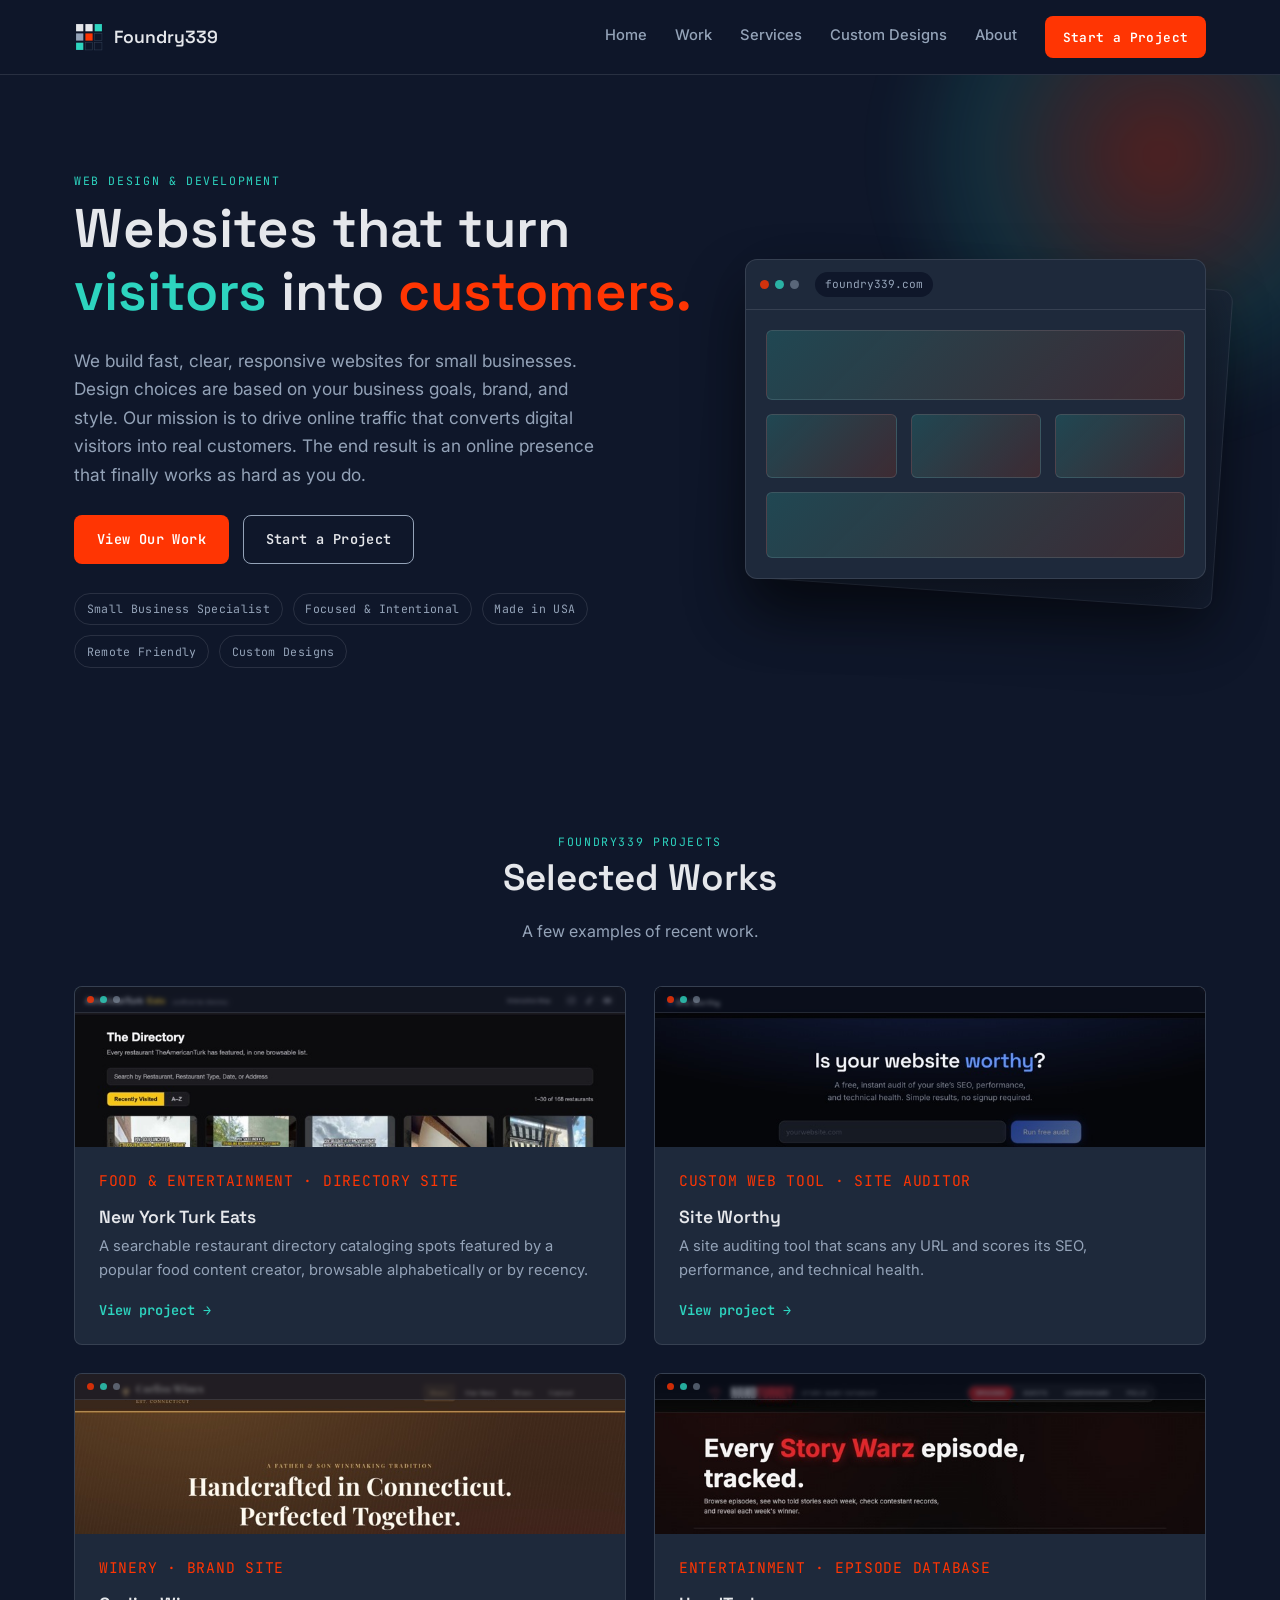
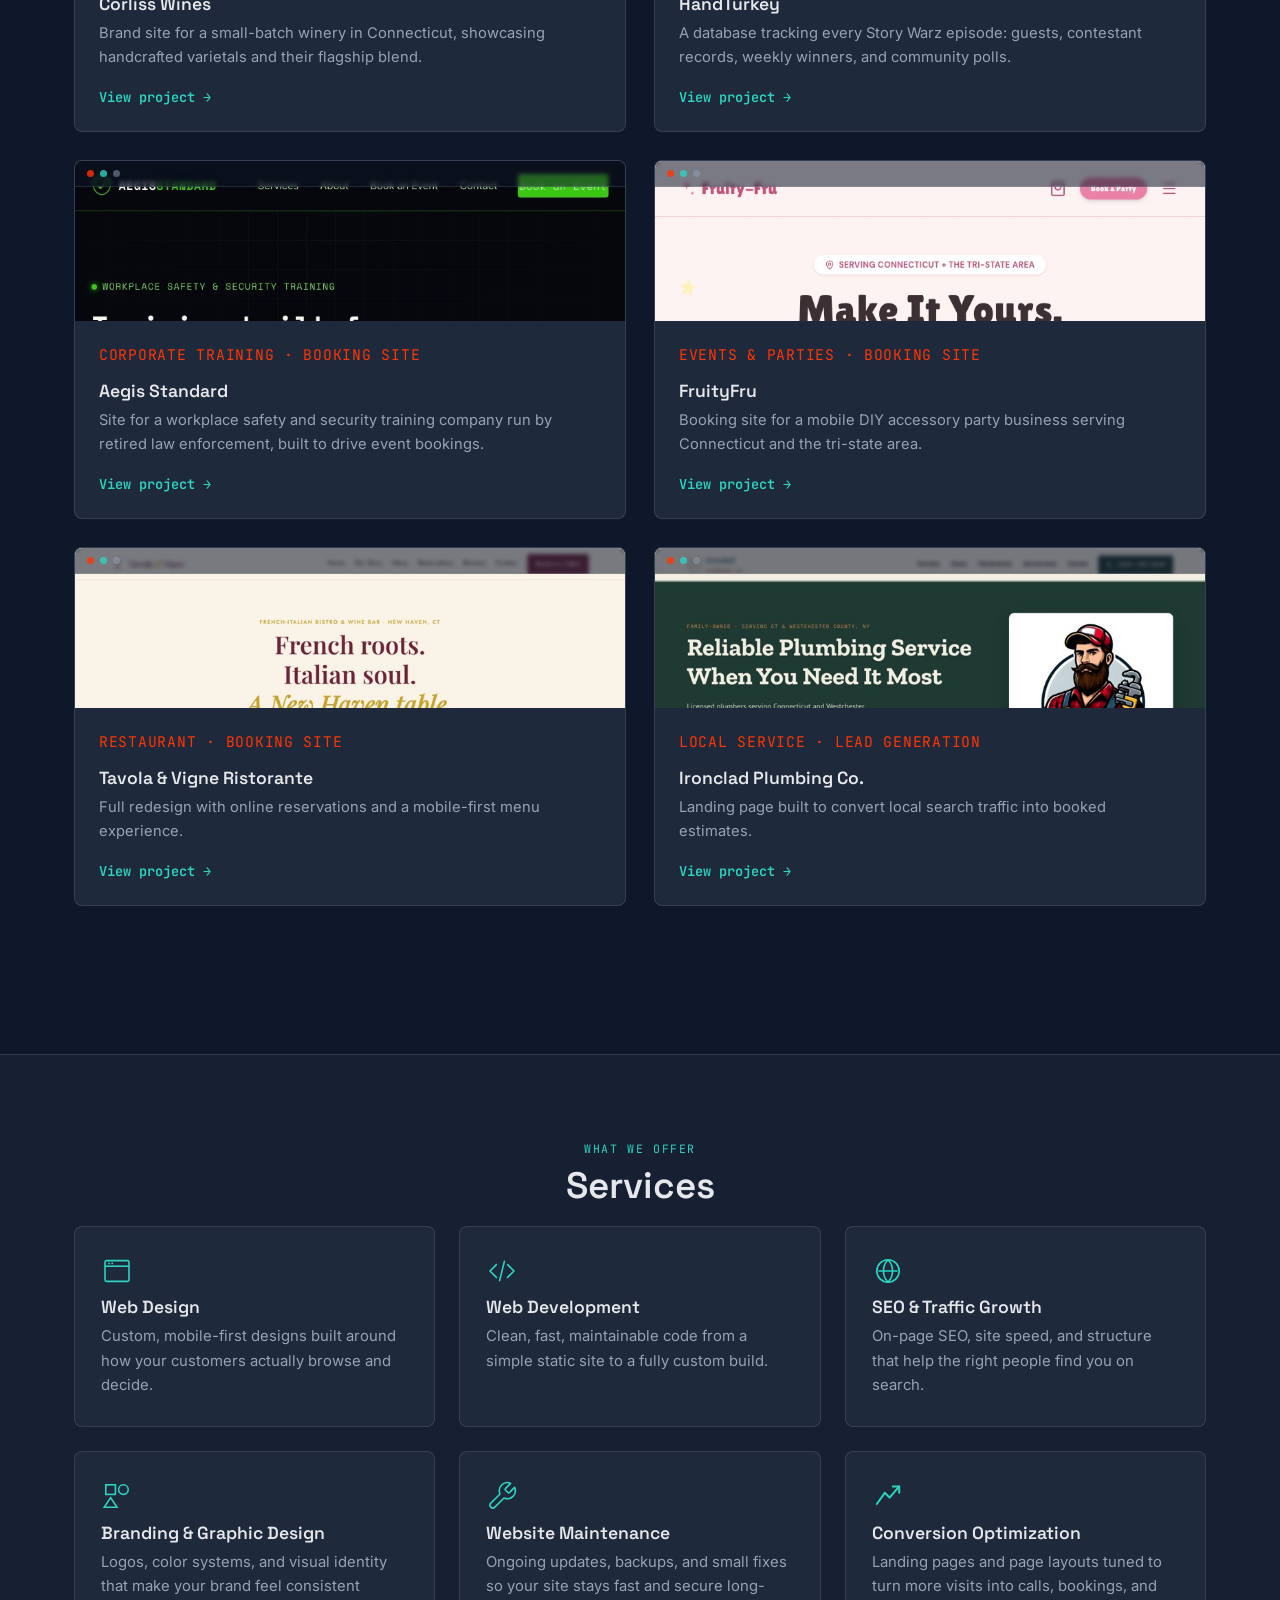
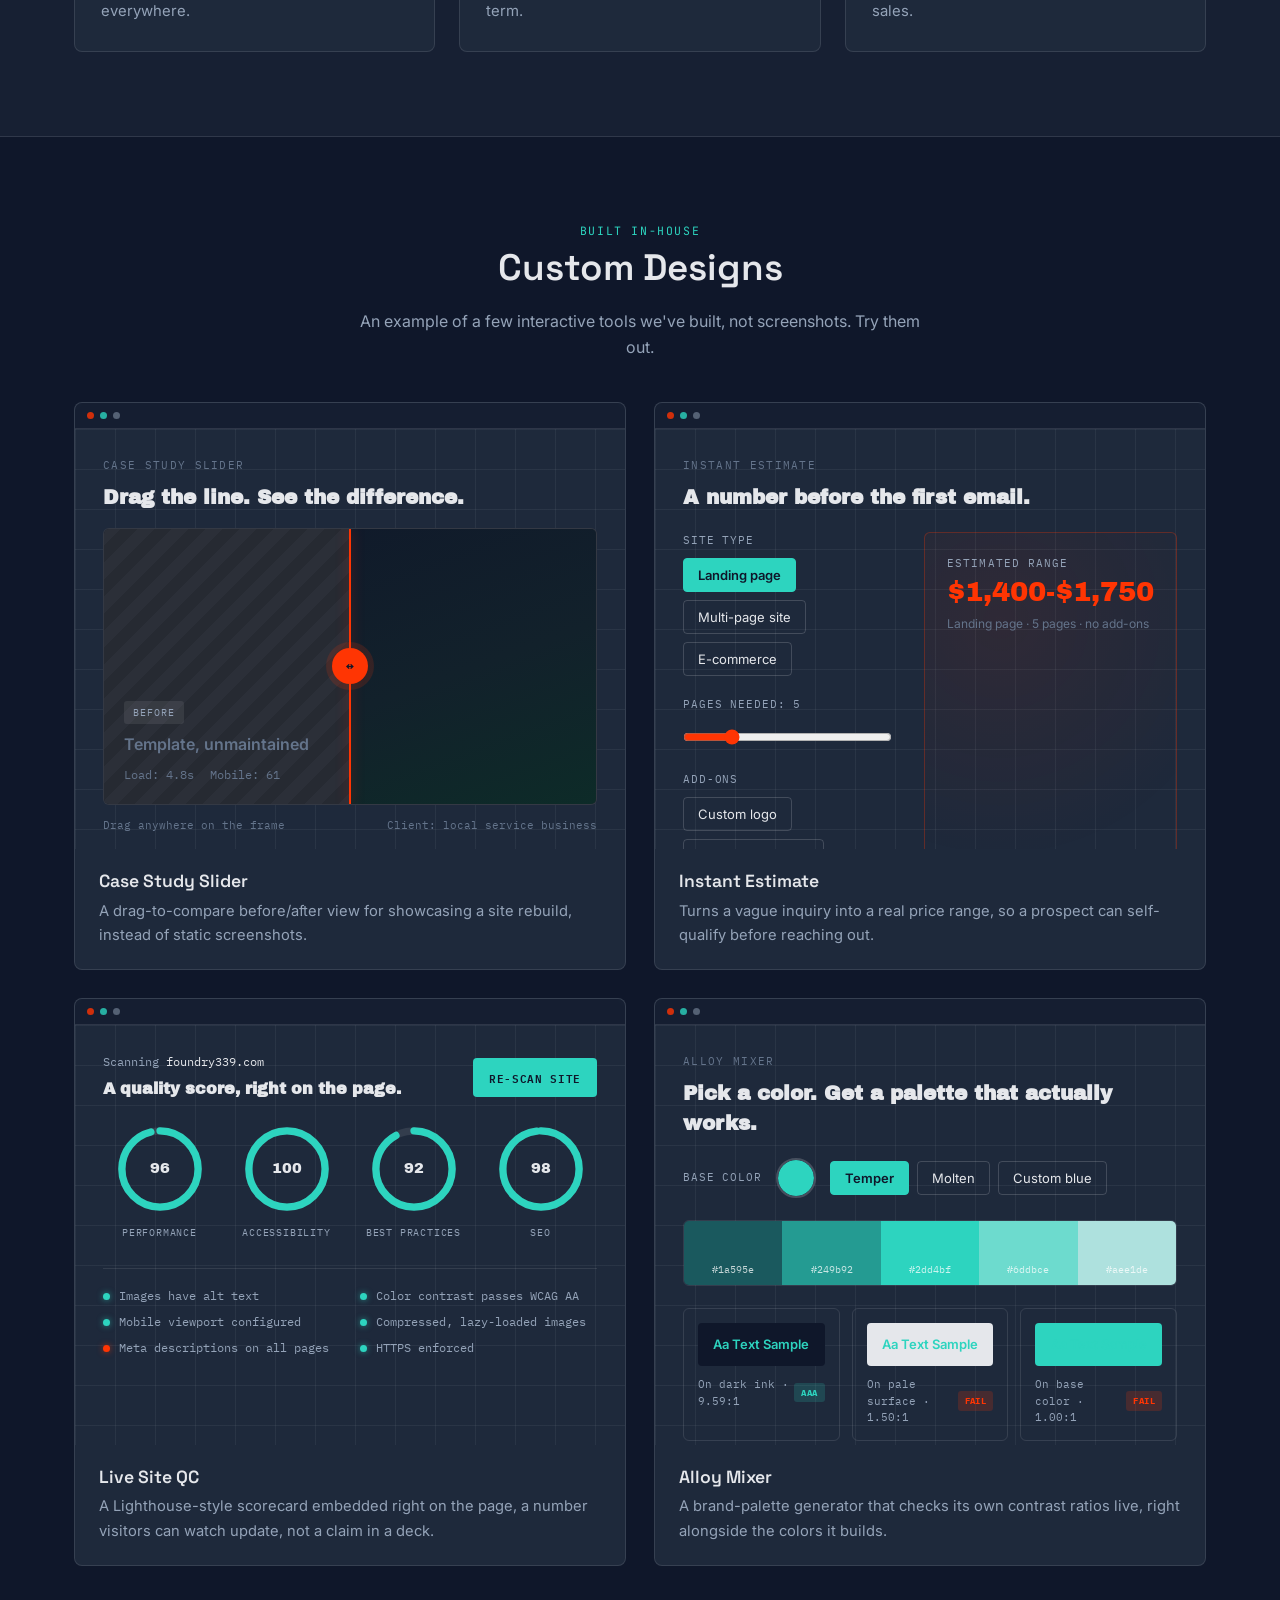
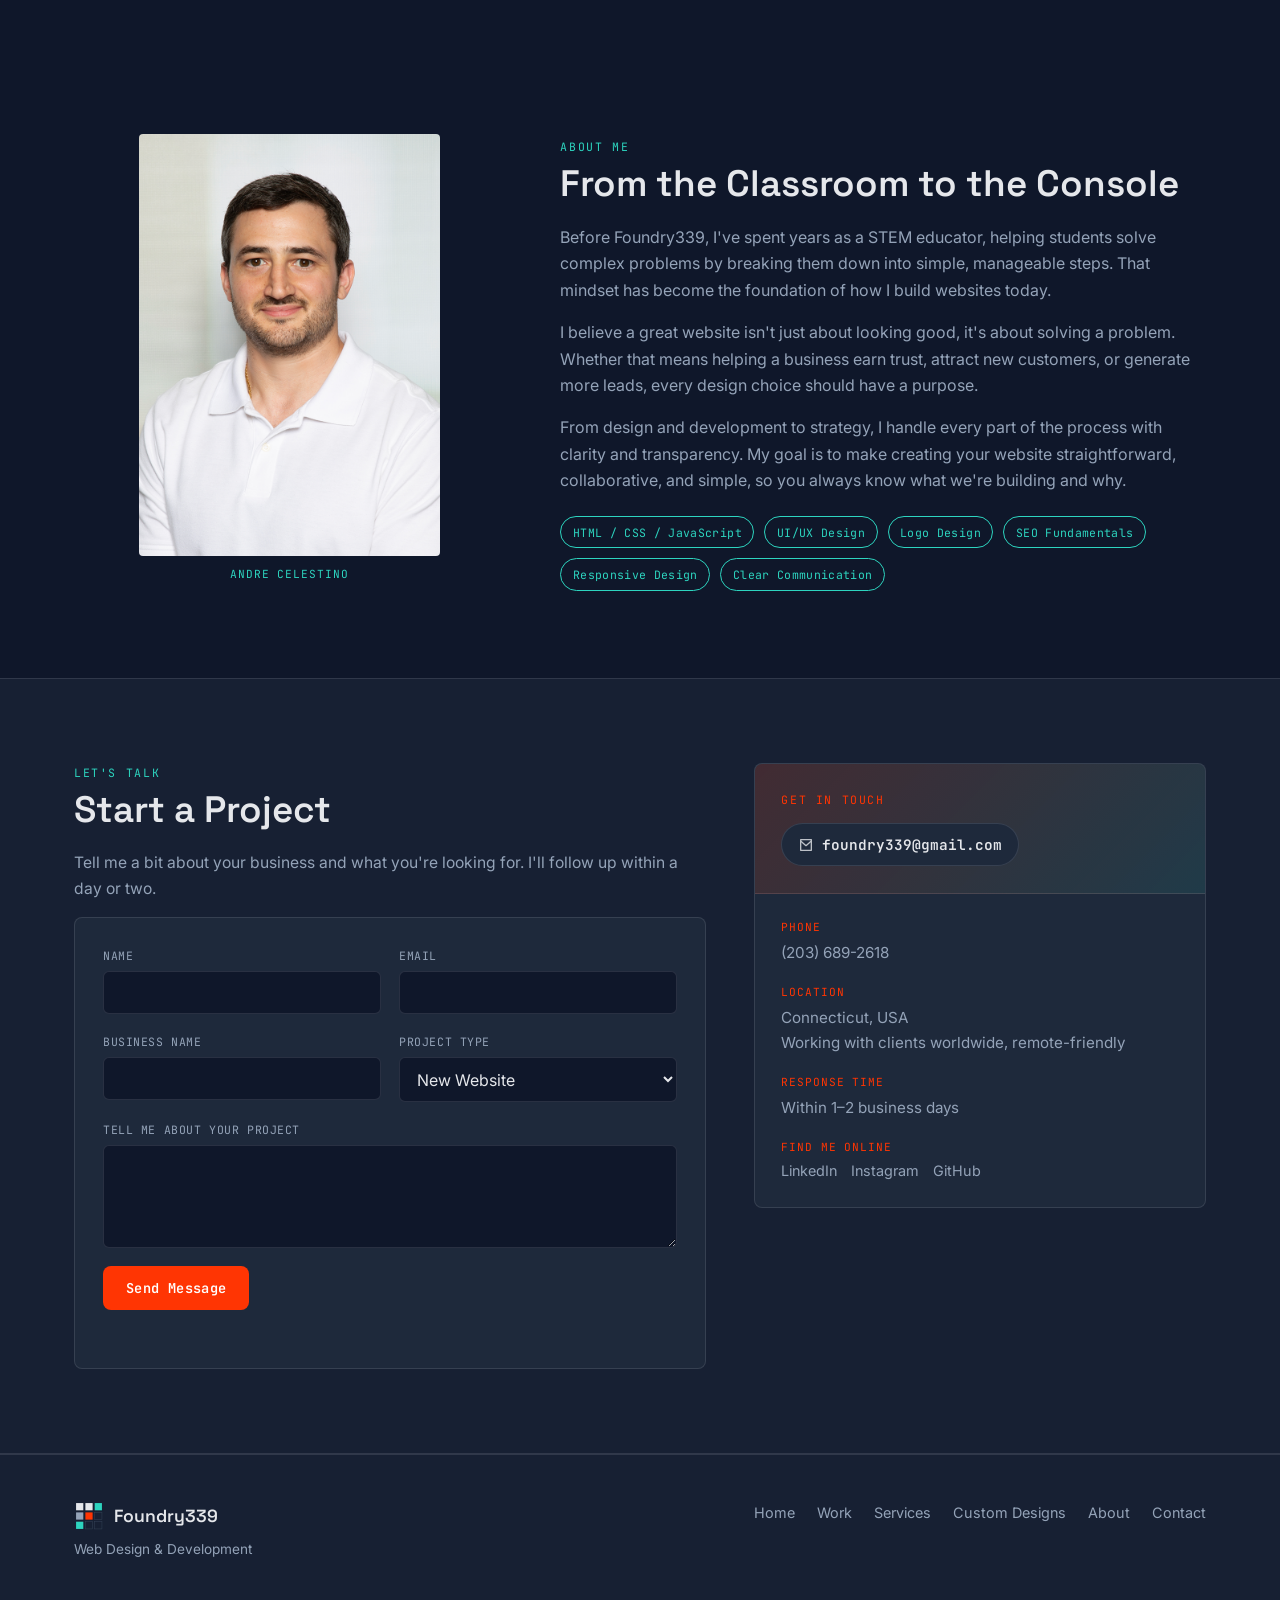
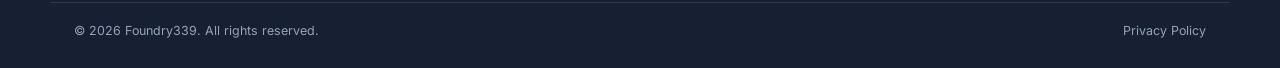
==== index.html @ 842837d6 "added 2 selected works" ====
<!DOCTYPE html>
<html lang="en">
<head>
<meta charset="UTF-8">
<meta name="viewport" content="width=device-width, initial-scale=1.0">
<title>Foundry339</title>
<meta name="description" content="Foundry339 designs and builds websites that turn visitors into customers. Web design, development, branding, and SEO - based in Connecticut, working with clients everywhere.">

<meta property="og:type" content="website">
<meta property="og:site_name" content="Foundry339">
<meta property="og:title" content="Foundry339 - Websites that turn visitors into customers">
<meta property="og:description" content="Foundry339 designs and builds websites that turn visitors into customers. Web design, development, branding, and SEO - based in Connecticut, working with clients everywhere.">
<meta property="og:url" content="https://foundry339.com">
<meta property="og:image" content="https://foundry339.com/img/og-image.jpg">
<meta property="og:image:width" content="1200">
<meta property="og:image:height" content="630">

<meta name="twitter:card" content="summary_large_image">
<meta name="twitter:title" content="Foundry339 - Websites that turn visitors into customers">
<meta name="twitter:description" content="Foundry339 designs and builds websites that turn visitors into customers. Web design, development, branding, and SEO - based in Connecticut, working with clients everywhere.">
<meta name="twitter:image" content="https://foundry339.com/img/og-image.jpg">

<link rel="icon" type="image/svg+xml" href="img/foundry339-logo.svg">
<link rel="preconnect" href="https://fonts.googleapis.com">
<link rel="preconnect" href="https://fonts.gstatic.com" crossorigin>
<link href="https://fonts.googleapis.com/css2?family=Space+Grotesk:wght@500;600;700&family=Inter:wght@400;500;600&family=JetBrains+Mono:wght@500;600&display=swap" rel="stylesheet">
<link rel="stylesheet" href="css/styles.css">
<script type="application/ld+json">
{
  "@context": "https://schema.org",
  "@type": "ProfessionalService",
  "name": "Foundry339",
  "image": "https://foundry339.com/img/og-image.jpg",
  "url": "https://foundry339.com",
  "telephone": "+12036892618",
  "email": "foundry339@gmail.com",
  "description": "Foundry339 designs and builds websites that turn visitors into customers. Web design, development, branding, and SEO - based in Connecticut, working with clients everywhere.",
  "address": {
    "@type": "PostalAddress",
    "addressRegion": "CT",
    "addressCountry": "US"
  },
  "areaServed": "Worldwide",
  "sameAs": [
    "https://www.linkedin.com/in/andre-celestino-69a102426",
    "https://www.instagram.com/foundry339/",
    "https://github.com/Foundry339/"
  ]
}
</script>
<!-- Cloudflare Web Analytics -->
<script type='module' src='https://static.cloudflareinsights.com/beacon.min.js' data-cf-beacon='{"token": "7a3e0d2d3dc842f7b5a6400a99b3451f"}'></script>
<!-- End Cloudflare Web Analytics -->
</head>
<body>

<!-- ============ HEADER ============ -->
<header class="site-header">
  <div class="wrap header-inner">
    <a href="#home" class="brand">
      <img class="brand-mark" src="img/foundry339-logo.svg" alt="" aria-hidden="true" width="30" height="30">
      <span class="brand-text">Foundry339</span>
    </a>

    <nav class="main-nav" id="main-nav">
      <a href="#home">Home</a>
      <a href="#work">Work</a>
      <a href="#services">Services</a>
      <a href="#custom-designs">Custom Designs</a>
      <a href="#about">About</a>
    </nav>

    <a href="#contact" class="btn btn-accent header-cta">Start a Project</a>

    <button class="nav-toggle" id="nav-toggle" aria-label="Toggle navigation" aria-expanded="false" aria-controls="main-nav">
      <span></span><span></span><span></span>
    </button>
  </div>
</header>

<main>

  <!-- ============ HOME / HERO ============ -->
  <section class="hero" id="home">
    <div class="hero-glow" aria-hidden="true"></div>
    <div class="wrap hero-inner">
      <div class="hero-copy">
        <p class="eyebrow">Web Design &amp; Development</p>
        <h1>Websites that turn <span class="text-accent-teal">visitors</span> into <span class="text-accent-orange">customers.</span></h1>
        <p class="hero-sub">We build fast, clear, responsive websites for small businesses. Design choices are based on your business goals, brand, and style. Our mission is to drive online traffic that converts digital visitors into real customers. The end result is an online presence that finally works as hard as you do.</p>
        <div class="hero-actions">
          <a href="#work" class="btn btn-accent btn-large">View Our Work</a>
          <a href="#contact" class="btn btn-outline btn-large">Start a Project</a>
        </div>
        <div class="hero-value-row">
          <span class="value-chip">Small Business Specialist</span>
          <span class="value-chip">Focused &amp; Intentional</span>
          <span class="value-chip">Made in USA</span>
          <span class="value-chip">Remote Friendly</span>
          <span class="value-chip">Custom Designs</span>
        </div>
      </div>

      <div class="hero-visual" aria-hidden="true">
        <div class="browser-mock browser-mock-back"></div>
        <div class="browser-mock browser-mock-front">
          <div class="browser-chrome">
            <span></span><span></span><span></span>
            <div class="browser-address">foundry339.com</div>
          </div>
          <div class="browser-body">
            <div class="mock-block mock-block-wide"></div>
            <div class="mock-block-row">
              <div class="mock-block"></div>
              <div class="mock-block"></div>
              <div class="mock-block"></div>
            </div>
            <div class="mock-block mock-block-wide mock-block-short"></div>
          </div>
        </div>
      </div>
    </div>
  </section>

  <!-- ============ WORK / PORTFOLIO ============ -->
  <section class="section" id="work">
    <div class="wrap">
      <p class="eyebrow eyebrow-center">Foundry339 Projects</p>
      <h2 class="section-title">Selected Works</h2>
      <p class="section-sub">A few examples of recent work.

      <div class="portfolio-grid">

        <article class="portfolio-card">
          <div class="portfolio-thumb portfolio-thumb-3">
            <img src="img/portfolio-turkeats.jpg" alt="New York Turk Eats site screenshot" loading="lazy" width="800" height="500">
            <div class="browser-chrome browser-chrome-small"><span></span><span></span><span></span></div>
          </div>
          <div class="portfolio-body">
            <p class="portfolio-tag">Food &amp; Entertainment &middot; Directory Site</p>
            <h3>New York Turk Eats</h3>
            <p>A searchable restaurant directory cataloging spots featured by a popular food content creator, browsable alphabetically or by recency.</p>
            <a href="https://newyorkturkeats.com" class="text-link" target="_blank" rel="noopener noreferrer">View project &rarr;</a>
          </div>
        </article>

        <article class="portfolio-card">
          <div class="portfolio-thumb portfolio-thumb-6">
            <img src="img/portfolio-siteworthy.jpg" alt="Site Worthy site screenshot" loading="lazy" width="800" height="500">
            <div class="browser-chrome browser-chrome-small"><span></span><span></span><span></span></div>
          </div>
          <div class="portfolio-body">
            <p class="portfolio-tag">Custom Web Tool &middot; Site Auditor</p>
            <h3>Site Worthy</h3>
            <p>A site auditing tool that scans any URL and scores its SEO, performance, and technical health.</p>
            <a href="https://site-worthy.vercel.app/" class="text-link" target="_blank" rel="noopener noreferrer">View project &rarr;</a>
          </div>
        </article>

        <article class="portfolio-card">
          <div class="portfolio-thumb portfolio-thumb-4">
            <img src="img/portfolio-corliss.jpg" alt="Corliss Wines site screenshot" loading="lazy" width="800" height="500">
            <div class="browser-chrome browser-chrome-small"><span></span><span></span><span></span></div>
          </div>
          <div class="portfolio-body">
            <p class="portfolio-tag">Winery &middot; Brand Site</p>
            <h3>Corliss Wines</h3>
            <p>Brand site for a small-batch winery in Connecticut, showcasing handcrafted varietals and their flagship blend.</p>
            <a href="https://foundry339.github.io/corliss-wines/" class="text-link" target="_blank" rel="noopener noreferrer">View project &rarr;</a>
          </div>
        </article>

        <article class="portfolio-card">
          <div class="portfolio-thumb portfolio-thumb-5">
            <img src="img/portfolio-handturkey.jpg" alt="HandTurkey Story Warz database site screenshot" loading="lazy" width="800" height="500">
            <div class="browser-chrome browser-chrome-small"><span></span><span></span><span></span></div>
          </div>
          <div class="portfolio-body">
            <p class="portfolio-tag">Entertainment &middot; Episode Database</p>
            <h3>HandTurkey</h3>
            <p>A database tracking every Story Warz episode: guests, contestant records, weekly winners, and community polls.</p>
            <a href="https://handturkey.org" class="text-link" target="_blank" rel="noopener noreferrer">View project &rarr;</a>
          </div>
        </article>

        <article class="portfolio-card">
          <div class="portfolio-thumb portfolio-thumb-7">
            <img src="img/portfolio-aegisstandard.jpg" alt="Aegis Standard site screenshot" loading="lazy" width="800" height="500">
            <div class="browser-chrome browser-chrome-small"><span></span><span></span><span></span></div>
          </div>
          <div class="portfolio-body">
            <p class="portfolio-tag">Corporate Training &middot; Booking Site</p>
            <h3>Aegis Standard</h3>
            <p>Site for a workplace safety and security training company run by retired law enforcement, built to drive event bookings.</p>
            <a href="https://foundry339.github.io/aegis-standard/" class="text-link" target="_blank" rel="noopener noreferrer">View project &rarr;</a>
          </div>
        </article>

        <article class="portfolio-card">
          <div class="portfolio-thumb portfolio-thumb-8">
            <img src="img/portfolio-fruityfru.jpg" alt="FruityFru site screenshot" loading="lazy" width="800" height="500">
            <div class="browser-chrome browser-chrome-small"><span></span><span></span><span></span></div>
          </div>
          <div class="portfolio-body">
            <p class="portfolio-tag">Events &amp; Parties &middot; Booking Site</p>
            <h3>FruityFru</h3>
            <p>Booking site for a mobile DIY accessory party business serving Connecticut and the tri-state area.</p>
            <a href="https://fruity-fru.vercel.app/" class="text-link" target="_blank" rel="noopener noreferrer">View project &rarr;</a>
          </div>
        </article>

        <article class="portfolio-card">
          <div class="portfolio-thumb portfolio-thumb-1">
            <img src="img/portfolio-tavolavigne.jpg" alt="Tavola & Vigne Ristorante site screenshot" loading="lazy" width="800" height="500">
            <div class="browser-chrome browser-chrome-small"><span></span><span></span><span></span></div>
          </div>
          <div class="portfolio-body">
            <p class="portfolio-tag">Restaurant &middot; Booking Site</p>
            <h3>Tavola & Vigne Ristorante</h3>
            <p>Full redesign with online reservations and a mobile-first menu experience.</p>
            <a href="https://foundry339.github.io/TavolaVigne/" class="text-link" target="_blank" rel="noopener noreferrer">View project &rarr;</a>
          </div>
        </article>

        <article class="portfolio-card">
          <div class="portfolio-thumb portfolio-thumb-2">
            <img src="img/portfolio-ironclad.jpg" alt="Ironclad Plumbing Co. site screenshot" loading="lazy" width="800" height="500">
            <div class="browser-chrome browser-chrome-small"><span></span><span></span><span></span></div>
          </div>
          <div class="portfolio-body">
            <p class="portfolio-tag">Local Service &middot; Lead Generation</p>
            <h3>Ironclad Plumbing Co.</h3>
            <p>Landing page built to convert local search traffic into booked estimates.</p>
            <a href="https://foundry339.github.io/IroncladPlumbing/" class="text-link" target="_blank" rel="noopener noreferrer">View project &rarr;</a>
          </div>
        </article>

      </div>
    </div>
  </section>

  <!-- ============ SERVICES ============ -->
  <section class="section section-tinted" id="services">
    <div class="wrap">
      <p class="eyebrow eyebrow-center">What We Offer</p>
      <h2 class="section-title">Services</h2>

      <div class="services-grid">

        <article class="service-card">
          <svg class="service-icon" viewBox="0 0 40 40" aria-hidden="true"><rect x="5" y="7" width="30" height="26" rx="2" fill="none" stroke="currentColor" stroke-width="2"/><path d="M5 14h30" stroke="currentColor" stroke-width="2"/><circle cx="10" cy="10.5" r="1.2" fill="currentColor"/><circle cx="14" cy="10.5" r="1.2" fill="currentColor"/></svg>
          <h3>Web Design</h3>
          <p>Custom, mobile-first designs built around how your customers actually browse and decide.</p>
        </article>

        <article class="service-card">
          <svg class="service-icon" viewBox="0 0 40 40" aria-hidden="true"><path d="M13 12 L5 20 L13 28M27 12 L35 20 L27 28M23 8 L17 32" stroke="currentColor" stroke-width="2" fill="none" stroke-linecap="round" stroke-linejoin="round"/></svg>
          <h3>Web Development</h3>
          <p>Clean, fast, maintainable code from a simple static site to a fully custom build.</p>
        </article>

        <article class="service-card">
          <svg class="service-icon" viewBox="0 0 40 40" aria-hidden="true"><circle cx="20" cy="20" r="14" fill="none" stroke="currentColor" stroke-width="2"/><path d="M8 20h24M20 6a20 20 0 0 1 0 28 20 20 0 0 1 0-28z" stroke="currentColor" stroke-width="2" fill="none"/></svg>
          <h3>SEO &amp; Traffic Growth</h3>
          <p>On-page SEO, site speed, and structure that help the right people find you on search.</p>
        </article>

        <article class="service-card">
          <svg class="service-icon" viewBox="0 0 40 40" aria-hidden="true"><rect x="6" y="6" width="12" height="12" fill="none" stroke="currentColor" stroke-width="2"/><circle cx="28" cy="12" r="6" fill="none" stroke="currentColor" stroke-width="2"/><polygon points="12,22 20,34 4,34" fill="none" stroke="currentColor" stroke-width="2"/></svg>
          <h3>Branding &amp; Graphic Design</h3>
          <p>Logos, color systems, and visual identity that make your brand feel consistent everywhere.</p>
        </article>

        <article class="service-card">
          <svg class="service-icon" viewBox="0 0 40 40" aria-hidden="true"><path d="M24.5 10.5a1.67 1.67 0 0 0 0 2.33l2.67 2.67a1.67 1.67 0 0 0 2.33 0l6.28-6.28a10 10 0 0 1-13.23 13.23l-11.52 11.52a3.53 3.53 0 0 1-5-5l11.52-11.52a10 10 0 0 1 13.23-13.23z" fill="none" stroke="currentColor" stroke-width="2" stroke-linecap="round" stroke-linejoin="round"/></svg>
          <h3>Website Maintenance</h3>
          <p>Ongoing updates, backups, and small fixes so your site stays fast and secure long-term.</p>
        </article>

        <article class="service-card">
          <svg class="service-icon" viewBox="0 0 40 40" aria-hidden="true"><path d="M6 30 L16 16 L22 22 L34 8" stroke="currentColor" stroke-width="2.5" fill="none" stroke-linecap="round" stroke-linejoin="round"/><path d="M26 8h8v8" stroke="currentColor" stroke-width="2.5" fill="none" stroke-linecap="round" stroke-linejoin="round"/></svg>
          <h3>Conversion Optimization</h3>
          <p>Landing pages and page layouts tuned to turn more visits into calls, bookings, and sales.</p>
        </article>

      </div>
    </div>
  </section>

  <!-- ============ CUSTOM DESIGNS ============ -->
  <section class="section" id="custom-designs">
    <div class="wrap">
      <p class="eyebrow eyebrow-center">Built In-House</p>
      <h2 class="section-title">Custom Designs</h2>
      <p class="section-sub">An example of a few interactive tools we've built, not screenshots. Try them out.</p>

      <div class="custom-grid">

        <article class="custom-card">
          <div class="custom-frame">
            <div class="browser-chrome browser-chrome-small"><span></span><span></span><span></span></div>
            <iframe src="tools/case-study-slider.html" title="Case Study Slider tool" loading="lazy"></iframe>
          </div>
          <div class="custom-body">
            <h3>Case Study Slider</h3>
            <p>A drag-to-compare before/after view for showcasing a site rebuild, instead of static screenshots.</p>
          </div>
        </article>

        <article class="custom-card">
          <div class="custom-frame">
            <div class="browser-chrome browser-chrome-small"><span></span><span></span><span></span></div>
            <iframe src="tools/instant-quote.html" title="Instant Estimate tool" loading="lazy"></iframe>
          </div>
          <div class="custom-body">
            <h3>Instant Estimate</h3>
            <p>Turns a vague inquiry into a real price range, so a prospect can self-qualify before reaching out.</p>
          </div>
        </article>

        <article class="custom-card">
          <div class="custom-frame">
            <div class="browser-chrome browser-chrome-small"><span></span><span></span><span></span></div>
            <iframe src="tools/qc-scorecard.html" title="Live Site QC tool" loading="lazy"></iframe>
          </div>
          <div class="custom-body">
            <h3>Live Site QC</h3>
            <p>A Lighthouse-style scorecard embedded right on the page, a number visitors can watch update, not a claim in a deck.</p>
          </div>
        </article>

        <article class="custom-card">
          <div class="custom-frame">
            <div class="browser-chrome browser-chrome-small"><span></span><span></span><span></span></div>
            <iframe src="tools/alloy-mixer.html" title="Alloy Mixer tool" loading="lazy"></iframe>
          </div>
          <div class="custom-body">
            <h3>Alloy Mixer</h3>
            <p>A brand-palette generator that checks its own contrast ratios live, right alongside the colors it builds.</p>
          </div>
        </article>

      </div>
    </div>
  </section>

  <!-- ============ ABOUT ============ -->
  <section class="section" id="about">
    <div class="wrap about-grid">
      <div class="about-portrait">
        <img src="img/founder-headshot.jpeg" alt="Founder of Foundry339" class="portrait-photo" width="1500" height="2100">
        <p class="portrait-caption">Andre Celestino</p>
      </div>

      <div class="about-copy">
        <p class="eyebrow">About Me</p>
        <h2 class="section-title">From the Classroom to the Console</h2>
        <p>Before Foundry339, I've spent years as a STEM educator, helping students solve complex problems by breaking them down into simple, manageable steps. That mindset has become the foundation of how I build websites today.</p>
        <p>I believe a great website isn't just about looking good, it's about solving a problem. Whether that means helping a business earn trust, attract new customers, or generate more leads, every design choice should have a purpose.</p>
        <p>From design and development to strategy, I handle every part of the process with clarity and transparency. My goal is to make creating your website straightforward, collaborative, and simple, so you always know what we're building and why.</p>

        <div class="badge-row">
          <span class="badge">HTML / CSS / JavaScript</span>
          <span class="badge">UI/UX Design</span>
          <span class="badge">Logo Design</span>
          <span class="badge">SEO Fundamentals</span>
          <span class="badge">Responsive Design</span>
          <span class="badge">Clear Communication</span>
        </div>
      </div>

    </div>
  </section>

  <!-- ============ CONTACT ============ -->
  <section class="section section-tinted" id="contact">
    <div class="wrap contact-grid">
      <div class="contact-form-wrap">
        <p class="eyebrow">Let's Talk</p>
        <h2 class="section-title">Start a Project</h2>
        <p class="contact-intro">Tell me a bit about your business and what you're looking for. I'll follow up within a day or two.</p>

        <form id="quote-form" name="quote-form" method="POST" action="https://formspree.io/f/meeyvqrg" novalidate>
          <p style="display:none;" aria-hidden="true">
            <label>Leave this field blank: <input name="_gotcha" tabindex="-1" autocomplete="off"></label>
          </p>
          <div class="form-row form-row-split">
            <div>
              <label for="name">Name</label>
              <input type="text" id="name" name="name" required>
            </div>
            <div>
              <label for="email">Email</label>
              <input type="email" id="email" name="email" required>
            </div>
          </div>
          <div class="form-row form-row-split">
            <div>
              <label for="business">Business Name</label>
              <input type="text" id="business" name="business">
            </div>
            <div>
              <label for="project-type">Project Type</label>
              <select id="project-type" name="project-type">
                <option>New Website</option>
                <option>Website Redesign</option>
                <option>Branding &amp; Graphic Design</option>
                <option>SEO / Traffic Growth</option>
                <option>Ongoing Maintenance</option>
                <option>Not Sure Yet</option>
              </select>
            </div>
          </div>
          <div class="form-row">
            <label for="message">Tell me about your project</label>
            <textarea id="message" name="message" rows="4"></textarea>
          </div>
          <button type="submit" class="btn btn-accent btn-large">Send Message</button>
          <p class="form-note" id="form-note" role="status"></p>
        </form>
      </div>

      <aside class="contact-card">
        <div class="contact-card-top">
          <p class="eyebrow eyebrow-on-dark">Get In Touch</p>
          <a href="mailto:foundry339@gmail.com" class="contact-email-pill">
            <svg viewBox="0 0 24 24" width="16" height="16" fill="none" stroke="currentColor" stroke-width="2" stroke-linecap="round" stroke-linejoin="round" aria-hidden="true"><path d="M4 4h16v16H4z"/><path d="m4 6 8 7 8-7"/></svg>
            foundry339@gmail.com
          </a>
        </div>
        <dl class="contact-details">
          <div>
            <dt>Phone</dt>
            <dd><a href="tel:+12036892618">(203) 689-2618</a></dd>
          </div>
          <div>
            <dt>Location</dt>
            <dd>Connecticut, USA<br>Working with clients worldwide, remote-friendly</dd>
          </div>
          <div>
            <dt>Response Time</dt>
            <dd>Within 1–2 business days</dd>
          </div>
          <div>
            <dt>Find Me Online</dt>
            <dd class="social-links">
              <a href="https://www.linkedin.com/in/andre-celestino-69a102426" target="_blank" rel="noopener noreferrer">LinkedIn</a>
              <a href="https://www.instagram.com/foundry339/" target="_blank" rel="noopener noreferrer">Instagram</a>
              <a href="https://github.com/Foundry339/" target="_blank" rel="noopener noreferrer">GitHub</a>
            </dd>
          </div>
        </dl>
      </aside>
    </div>
  </section>

</main>

<!-- ============ FOOTER ============ -->
<footer class="site-footer">
  <div class="wrap footer-inner">
    <div class="footer-brand">
      <div class="footer-brand-row">
        <img class="brand-mark" src="img/foundry339-logo.svg" alt="" aria-hidden="true" width="30" height="30">
        <span class="brand-text">Foundry339</span>
      </div>
      <p>Web Design &amp; Development</p>
    </div>
    <nav class="footer-nav">
      <a href="#home">Home</a>
      <a href="#work">Work</a>
      <a href="#services">Services</a>
      <a href="#custom-designs">Custom Designs</a>
      <a href="#about">About</a>
      <a href="#contact">Contact</a>
    </nav>
  </div>
  <div class="wrap footer-bottom">
    <p>&copy; <span id="year"></span> Foundry339. All rights reserved.</p>
    <a href="privacy-policy.html">Privacy Policy</a>
  </div>
</footer>

<script src="js/main.js"></script>
</body>
</html>
---- css/styles.css ----
/* =========================================================
   FOUNDRY WEB LAB — design tokens
   Palette: deep navy/slate darks, cool light gray, molten
   orange accent, digital teal accent. Modern, dark, confident.
   ========================================================= */
:root{
  --color-bg: #0F172A;
  --color-surface: #1E293B;
  --color-surface-soft: #172033;
  --color-text: #E5E7EB;
  --color-text-dim: #94A3B8;
  --color-orange: #FF3503;
  --color-orange-dark: #D42C02;
  --color-teal: #2DD4BF;
  --color-teal-dark: #17A395;
  --color-border: rgba(229,231,235,0.12);

  --font-display: 'Space Grotesk', 'Segoe UI', sans-serif;
  --font-body: 'Inter', 'Segoe UI', sans-serif;
  --font-mono: 'JetBrains Mono', 'Courier New', monospace;

  --radius: 8px;
  --max-width: 1180px;
}

*{ box-sizing: border-box; }
html{ scroll-behavior: smooth; }
body{
  margin:0;
  font-family: var(--font-body);
  background: var(--color-bg);
  color: var(--color-text);
  line-height: 1.65;
  -webkit-font-smoothing: antialiased;
}
h1,h2,h3{ font-family: var(--font-display); color: var(--color-text); line-height: 1.15; margin: 0; font-weight: 600; }
p{ margin: 0 0 1em; color: var(--color-text-dim); }
a{ color: var(--color-teal); }
img,svg{ display:block; max-width:100%; }
.wrap{ max-width: var(--max-width); margin: 0 auto; padding: 0 24px; }

@media (prefers-reduced-motion: reduce){
  html{ scroll-behavior:auto; }
  *{ animation-duration: .001ms !important; transition-duration: .001ms !important; }
}

a:focus-visible, button:focus-visible, input:focus-visible, textarea:focus-visible, select:focus-visible{
  outline: 2px solid var(--color-teal);
  outline-offset: 2px;
}

/* =========================== TEXT HELPERS =========================== */
.eyebrow{
  font-family: var(--font-mono);
  font-size: 0.72rem;
  letter-spacing: 0.14em;
  text-transform: uppercase;
  color: var(--color-teal);
  margin: 0 0 0.6em;
}
.eyebrow-center{ text-align:center; }
.eyebrow-on-dark{ color: var(--color-orange); }
.text-accent-teal{ color: var(--color-teal); }
.text-accent-orange{ color: var(--color-orange); }

.section-title{
  font-size: clamp(1.7rem, 3vw, 2.3rem);
  margin-bottom: 0.5em;
}
.section .eyebrow-center + .section-title{ text-align:center; }
.section-sub{
  text-align:center;
  max-width: 56ch;
  margin: 0 auto 2.6em;
}

.text-link{ font-family: var(--font-mono); font-size:0.85rem; font-weight:600; text-decoration:none; color: var(--color-teal); }
.text-link:hover{ color: var(--color-orange); }

/* =========================== BUTTONS =========================== */
.btn{
  display:inline-flex;
  align-items:center;
  gap:8px;
  font-family: var(--font-mono);
  font-weight:600;
  font-size:0.8rem;
  letter-spacing:0.03em;
  text-decoration:none;
  padding: 0.75em 1.3em;
  border-radius: var(--radius);
  border: 1.5px solid transparent;
  cursor:pointer;
  transition: transform .15s ease, background-color .15s ease, border-color .15s ease, box-shadow .15s ease;
}
.btn:hover{ transform: translateY(-1px); }

.btn-accent{ background: var(--color-orange); color: #fff; box-shadow: 0 0 0 rgba(255,53,3,0); }
.btn-accent:hover{ background: var(--color-orange-dark); box-shadow: 0 6px 24px rgba(255,53,3,0.35); }

.btn-outline{ background: transparent; border-color: var(--color-text-dim); color: var(--color-text); }
.btn-outline:hover{ border-color: var(--color-teal); color: var(--color-teal); }

.btn-large{ padding: 0.9em 1.6em; font-size:0.85rem; }

/* =========================== HEADER =========================== */
.site-header{
  background: rgba(15,23,42,0.85);
  backdrop-filter: blur(10px);
  border-bottom: 1px solid var(--color-border);
  position: sticky;
  top:0;
  z-index: 50;
}
.header-inner{
  display:flex;
  align-items:center;
  gap: 28px;
  padding-top: 16px;
  padding-bottom: 16px;
}
.brand{
  display:flex;
  align-items:center;
  gap:10px;
  text-decoration:none;
  margin-right:auto;
}
.brand-mark{ width:30px; height:30px; color: var(--color-orange); flex-shrink:0; }
.brand-text{
  font-family: var(--font-display);
  font-weight:600;
  font-size:1.1rem;
  color: var(--color-text);
}
.brand-text-accent{ color: var(--color-teal); display:block; font-size:0.6em; letter-spacing:0.08em; text-transform:uppercase; font-family: var(--font-mono); font-weight:600; }

.main-nav{ display:flex; gap:28px; }
.main-nav a{
  color: var(--color-text-dim);
  text-decoration:none;
  font-size:0.92rem;
  font-weight:500;
  position:relative;
  padding-bottom:4px;
}
.main-nav a:hover{ color: var(--color-text); }
.main-nav a::after{
  content:"";
  position:absolute; left:0; right:0; bottom:0;
  height:2px; background: var(--color-orange);
  transform: scaleX(0); transform-origin:left;
  transition: transform .2s ease;
}
.main-nav a:hover::after{ transform: scaleX(1); }

.nav-toggle{
  display:none;
  flex-direction:column;
  justify-content:center;
  gap:5px;
  width:38px; height:38px;
  background:none; border:1.5px solid var(--color-border); border-radius: var(--radius);
  cursor:pointer;
}
.nav-toggle span{ display:block; height:2px; margin:0 7px; background: var(--color-text); }

/* =========================== HERO =========================== */
.hero{ position:relative; overflow:hidden; padding: 96px 0 80px; }
.hero-glow{
  position:absolute;
  top:-200px; right:-160px;
  width:560px; height:560px;
  background: radial-gradient(circle, rgba(255,53,3,0.28) 0%, rgba(45,212,191,0.12) 45%, transparent 70%);
  filter: blur(20px);
  pointer-events:none;
}
.hero-inner{
  display:grid;
  grid-template-columns: 1.15fr 0.85fr;
  gap: 48px;
  align-items:center;
  position:relative;
}
.hero h1{
  font-size: clamp(2.3rem, 4.6vw, 3.4rem);
  margin-bottom: 0.45em;
}
.hero-sub{ max-width: 48ch; font-size:1.08rem; }
.hero-actions{ display:flex; flex-wrap:wrap; gap:14px; margin: 1.6em 0 1.8em; }
.hero-value-row{ display:flex; flex-wrap:wrap; gap:10px; }
.value-chip{
  font-family: var(--font-mono);
  font-size:0.72rem;
  letter-spacing:0.03em;
  color: var(--color-text-dim);
  border:1px solid var(--color-border);
  border-radius: 999px;
  padding: 0.5em 1em;
}

/* Hero browser mockup */
.hero-visual{ position:relative; height: 320px; }
.browser-mock{
  position:absolute;
  inset:0;
  border-radius: 12px;
  border: 1px solid var(--color-border);
  background: var(--color-surface);
  box-shadow: 0 30px 60px rgba(0,0,0,0.45);
}
.browser-mock-back{
  transform: rotate(4deg) translate(18px, 14px);
  background: linear-gradient(135deg, var(--color-surface), var(--color-surface-soft));
  opacity: 0.7;
}
.browser-mock-front{ display:flex; flex-direction:column; }
.browser-chrome{
  display:flex; align-items:center; gap:6px;
  padding: 12px 14px;
  border-bottom: 1px solid var(--color-border);
}
.browser-chrome span{ width:9px; height:9px; border-radius:50%; background: var(--color-text-dim); opacity:0.5; }
.browser-chrome span:nth-child(1){ background: var(--color-orange); opacity:0.8; }
.browser-chrome span:nth-child(2){ background: var(--color-teal); opacity:0.8; }
.browser-address{
  margin-left:10px;
  font-family: var(--font-mono);
  font-size:0.7rem;
  color: var(--color-text-dim);
  background: var(--color-bg);
  border-radius: 999px;
  padding: 3px 10px;
}
.browser-body{ padding: 20px; flex:1; display:flex; flex-direction:column; gap:14px; }
.mock-block{
  flex:1;
  border-radius: 6px;
  background: linear-gradient(135deg, rgba(45,212,191,0.18), rgba(255,53,3,0.14));
  border: 1px solid var(--color-border);
  min-height: 46px;
}
.mock-block-wide{ min-height: 70px; }
.mock-block-short{ min-height: 40px; }
.mock-block-row{ display:flex; gap:14px; flex:1; }

/* =========================== SECTIONS =========================== */
.section{ padding: 84px 0; }
.section-tinted{ background: var(--color-surface-soft); border-top:1px solid var(--color-border); border-bottom:1px solid var(--color-border); }

/* =========================== PORTFOLIO =========================== */
.portfolio-grid{
  display:grid;
  grid-template-columns: repeat(2, 1fr);
  gap: 28px;
  margin-bottom: 64px;
}
.portfolio-card{
  background: var(--color-surface);
  border:1px solid var(--color-border);
  border-radius: var(--radius);
  overflow:hidden;
  transition: transform .18s ease, border-color .18s ease;
}
.portfolio-card:hover{ transform: translateY(-4px); border-color: var(--color-teal); }
.portfolio-thumb{ position:relative; height: 160px; overflow:hidden; }
.portfolio-thumb img{ position:absolute; inset:0; width:100%; height:100%; object-fit:cover; object-position: top center; }
.browser-chrome-small{ position:relative; padding: 9px 12px; background: rgba(15,23,42,0.55); backdrop-filter: blur(2px); border-bottom: 1px solid var(--color-border); }
.browser-chrome-small span{ width:7px; height:7px; }
.portfolio-thumb-1{ background: linear-gradient(135deg, #2DD4BF33, #0F172A); }
.portfolio-thumb-2{ background: linear-gradient(135deg, #FF350333, #0F172A); }
.portfolio-thumb-3{ background: linear-gradient(135deg, #2DD4BF33, #FF350322); }
.portfolio-thumb-4{ background: linear-gradient(135deg, #1E293B, #2DD4BF22); }
.portfolio-thumb-5{ background: linear-gradient(135deg, #FF350333, #2DD4BF22); }
.portfolio-thumb-6{ background: linear-gradient(135deg, #0F172A, #FF350333); }
.portfolio-thumb-7{ background: linear-gradient(135deg, #2DD4BF22, #1E293B); }
.portfolio-thumb-8{ background: linear-gradient(135deg, #FF350322, #0F172A); }
.portfolio-body{ padding: 22px 24px; }
.portfolio-tag{ font-family: var(--font-mono); font-size:0.7rem; letter-spacing:0.05em; text-transform:uppercase; color: var(--color-orange); margin-bottom:0.6em; }
.portfolio-body h3{ font-size:1.1rem; margin-bottom:0.4em; color: var(--color-text); }
.portfolio-body p{ font-size:0.92rem; margin-bottom:0.9em; }

/* =========================== CUSTOM DESIGNS =========================== */
.custom-grid{
  display:grid;
  grid-template-columns: repeat(2, 1fr);
  gap: 28px;
}
.custom-card{
  background: var(--color-surface);
  border:1px solid var(--color-border);
  border-radius: var(--radius);
  overflow:hidden;
  transition: transform .18s ease, border-color .18s ease;
}
.custom-card:hover{ transform: translateY(-4px); border-color: var(--color-teal); }
.custom-frame{ position:relative; }
.custom-frame iframe{
  display:block;
  width:100%;
  height: 420px;
  border:none;
}
.custom-body{ padding: 22px 24px; }
.custom-body h3{ font-size:1.1rem; margin-bottom:0.4em; color: var(--color-text); }
.custom-body p{ font-size:0.92rem; margin-bottom:0; }

/* =========================== SERVICES =========================== */
.services-grid{
  display:grid;
  grid-template-columns: repeat(3, 1fr);
  gap: 24px;
}
.service-card{
  background: var(--color-surface);
  border:1px solid var(--color-border);
  border-radius: var(--radius);
  padding: 28px 26px;
  transition: border-color .18s ease;
}
.service-card:hover{ border-color: var(--color-orange); }
.service-card h3{ font-size:1.1rem; margin: 0.6em 0 0.4em; color: var(--color-text); }
.service-card p{ font-size:0.93rem; margin:0; }
.service-icon{ width:32px; height:32px; color: var(--color-teal); }

/* =========================== ABOUT =========================== */
.about-grid{
  display:grid;
  grid-template-columns: 0.8fr 1.2fr;
  gap: 56px;
  align-items:center;
}
.about-portrait{ color: var(--color-teal); text-align:center; }
.portrait-photo{
  width:70%;
  height:auto;
  margin:0 auto;
  border-radius:4px;
  object-fit:cover;
}
.portrait-caption{
  font-family: var(--font-mono);
  font-size:0.7rem;
  letter-spacing:0.08em;
  text-transform:uppercase;
  color: var(--color-teal);
  margin-top:0.8em;
}
.badge-row{ display:flex; flex-wrap:wrap; gap:10px; margin-top: 1.4em; }
.badge{
  font-family: var(--font-mono);
  font-size:0.72rem;
  letter-spacing:0.03em;
  color: var(--color-teal);
  border:1px solid var(--color-teal);
  border-radius: 999px;
  padding: 0.5em 1em;
}

/* =========================== CONTACT =========================== */
.contact-grid{
  display:grid;
  grid-template-columns: 1.4fr 1fr;
  gap: 48px;
  align-items:start;
}
.contact-intro{ font-size:0.98rem; }
#quote-form{ background: var(--color-surface); border:1px solid var(--color-border); border-radius: var(--radius); padding: 28px; }
.form-row{ margin-bottom: 18px; display:flex; flex-direction:column; gap:6px; }
.form-row-split{ display:grid; grid-template-columns:1fr 1fr; gap:18px; }
.form-row-split > div{ display:flex; flex-direction:column; gap:6px; }
label{ font-family: var(--font-mono); font-size:0.72rem; letter-spacing:0.05em; text-transform:uppercase; color: var(--color-text-dim); }
input, select, textarea{
  font-family: var(--font-body);
  font-size:1rem;
  padding: 0.65em 0.8em;
  border: 1.5px solid var(--color-border);
  border-radius: 6px;
  background: var(--color-bg);
  color: var(--color-text);
}
input:focus, select:focus, textarea:focus{ border-color: var(--color-teal); }
.form-note{ margin: 0.9em 0 0; font-size:0.9rem; color: var(--color-teal); min-height: 1.2em; }

.contact-card{
  background: var(--color-surface);
  border: 1px solid var(--color-border);
  border-radius: var(--radius);
  overflow:hidden;
}
.contact-card-top{
  background: linear-gradient(135deg, rgba(255,53,3,0.16), rgba(45,212,191,0.1));
  padding: 26px 26px 22px;
  border-bottom: 1px solid var(--color-border);
}
.contact-email-pill{
  display:inline-flex;
  align-items:center;
  gap:8px;
  font-family: var(--font-mono);
  font-size:0.9rem;
  font-weight:600;
  color: var(--color-text);
  text-decoration:none;
  margin: 0.5em 0 0.3em;
  padding: 0.6em 1.1em;
  border: 1.5px solid var(--color-border);
  border-radius: 999px;
  background: var(--color-surface);
  transition: border-color .15s ease, color .15s ease, transform .15s ease;
}
.contact-email-pill:hover{ border-color: var(--color-teal); color: var(--color-teal); transform: translateY(-1px); }
.contact-email-pill svg{ flex-shrink:0; opacity:0.8; }
.contact-details{ margin:0; padding: 24px 26px; display:grid; gap: 18px; }
.contact-details dt{ font-family: var(--font-mono); font-size:0.7rem; letter-spacing:0.08em; text-transform:uppercase; color: var(--color-orange); margin-bottom:0.3em; }
.contact-details dd{ margin:0; color: var(--color-text-dim); font-size:0.95rem; }
.contact-details dd a{ color: var(--color-text-dim); text-decoration:none; }
.contact-details dd a:hover{ color: var(--color-teal); }
.social-links{ display:flex; gap:14px; }
.social-links a{ color: var(--color-teal); text-decoration:none; font-size:0.9rem; }
.social-links a:hover{ color: var(--color-orange); }

/* =========================== FOOTER =========================== */
.site-footer{ background: var(--color-surface-soft); border-top: 1px solid var(--color-border); padding-top: 46px; }
.footer-inner{ display:flex; flex-wrap:wrap; justify-content:space-between; gap:24px; padding-bottom: 28px; border-bottom: 1px solid var(--color-border); }
.footer-brand-row{ display:flex; align-items:center; gap:10px; }
.footer-brand p{ font-size:0.85rem; margin-top:0.5em; }
.footer-nav{ display:flex; gap:22px; flex-wrap:wrap; align-items:flex-start; }
.footer-nav a{ color: var(--color-text-dim); text-decoration:none; font-size:0.9rem; }
.footer-nav a:hover{ color: var(--color-orange); }
.footer-bottom{ padding: 18px 24px 26px; font-size:0.78rem; color: var(--color-text-dim); display:flex; justify-content:space-between; flex-wrap:wrap; gap:10px; }
.footer-bottom p{ margin:0; }
.footer-bottom a{ color: var(--color-text-dim); text-decoration:none; }
.footer-bottom a:hover{ color: var(--color-orange); }

/* =========================== RESPONSIVE =========================== */
@media (max-width: 960px){
  .hero-inner{ grid-template-columns: 1fr; text-align:center; }
  .hero-copy{ order:2; }
  .hero-visual{ order:1; height:240px; overflow:hidden; }
  .hero-actions, .hero-value-row{ justify-content:center; }
  .portfolio-grid{ grid-template-columns: 1fr; }
  .custom-grid{ grid-template-columns: 1fr; }
  .services-grid{ grid-template-columns: repeat(2, 1fr); }
  .about-grid{ grid-template-columns:1fr; }
  .about-portrait{ max-width:220px; margin:0 auto; }
  .contact-grid{ grid-template-columns:1fr; }
}

@media (max-width: 720px){
  .main-nav{
    position:absolute; top:100%; left:0; right:0;
    background: var(--color-bg);
    border-bottom: 1px solid var(--color-border);
    flex-direction:column;
    padding: 18px 24px;
    gap: 16px;
    display:none;
  }
  .main-nav.open{ display:flex; }
  .nav-toggle{ display:flex; }
  .header-cta{ display:none; }
  .services-grid{ grid-template-columns: 1fr; }
  .form-row-split{ grid-template-columns:1fr; }
}
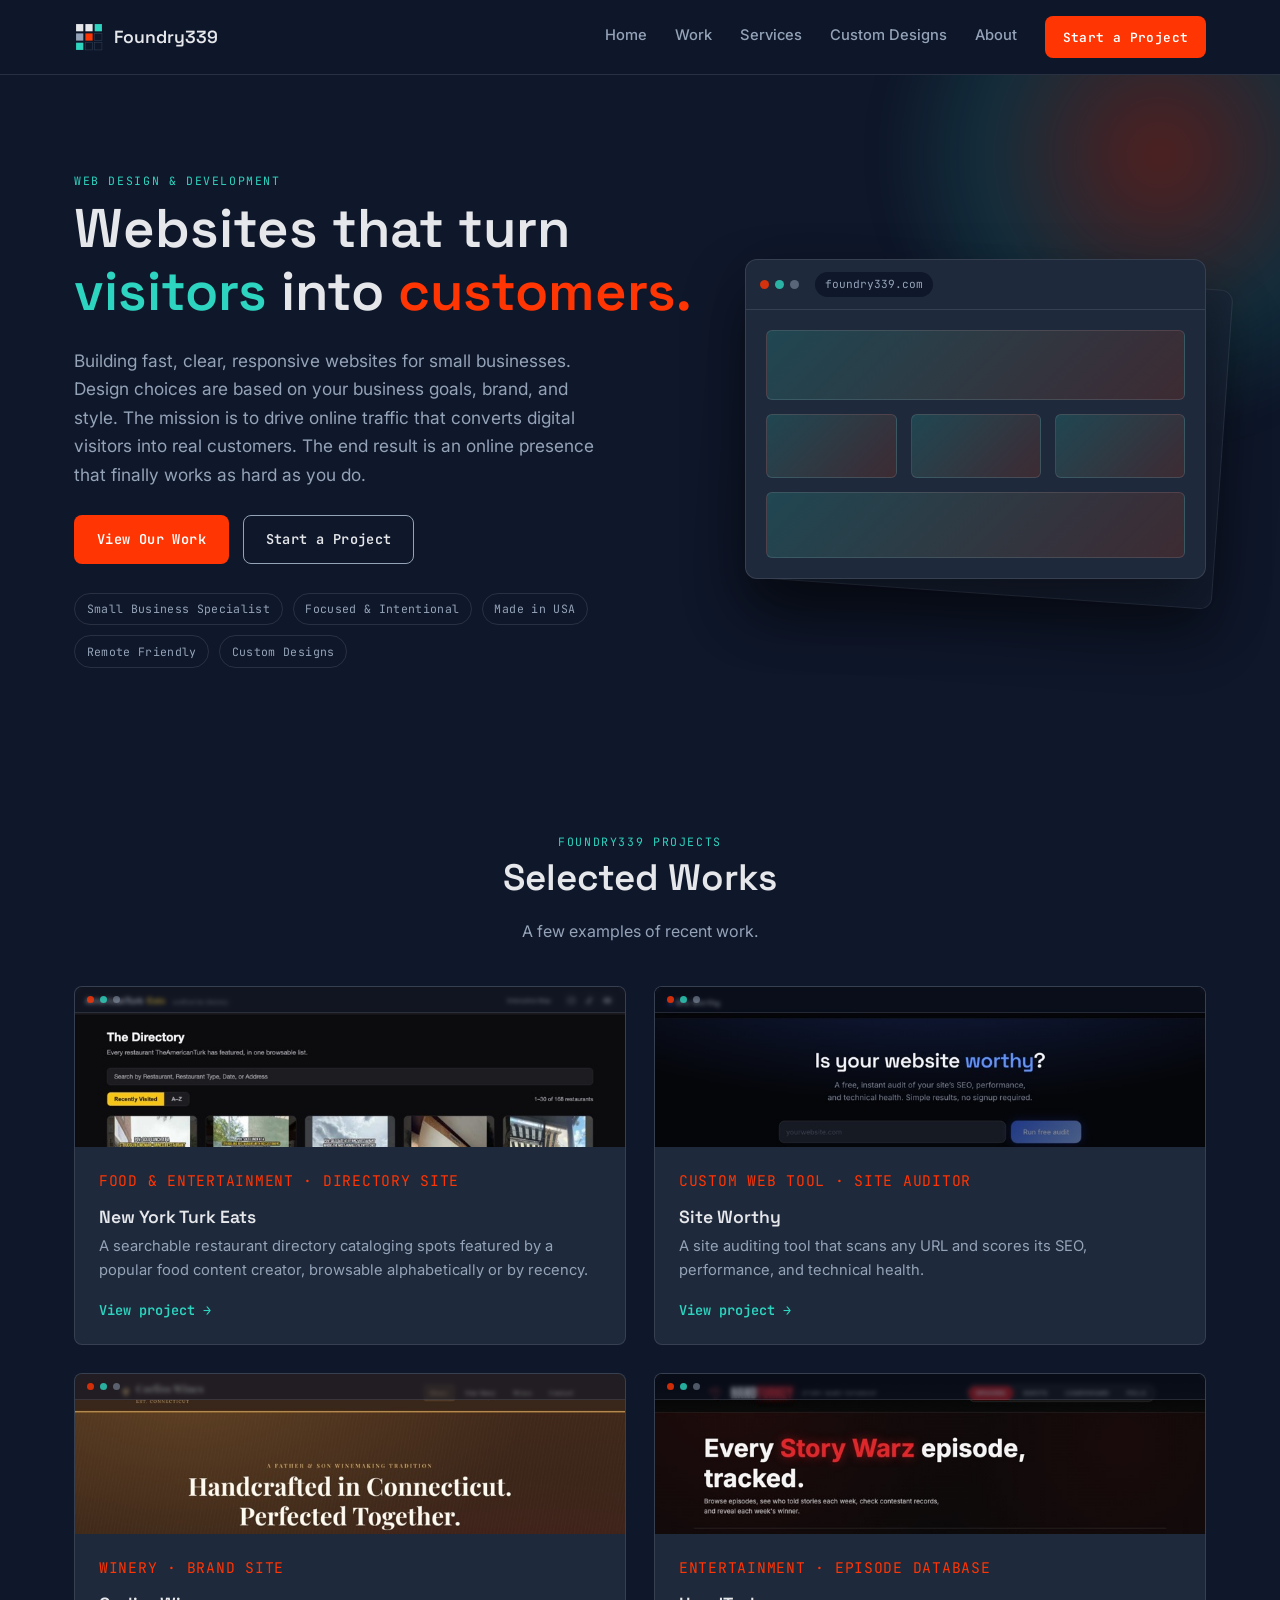
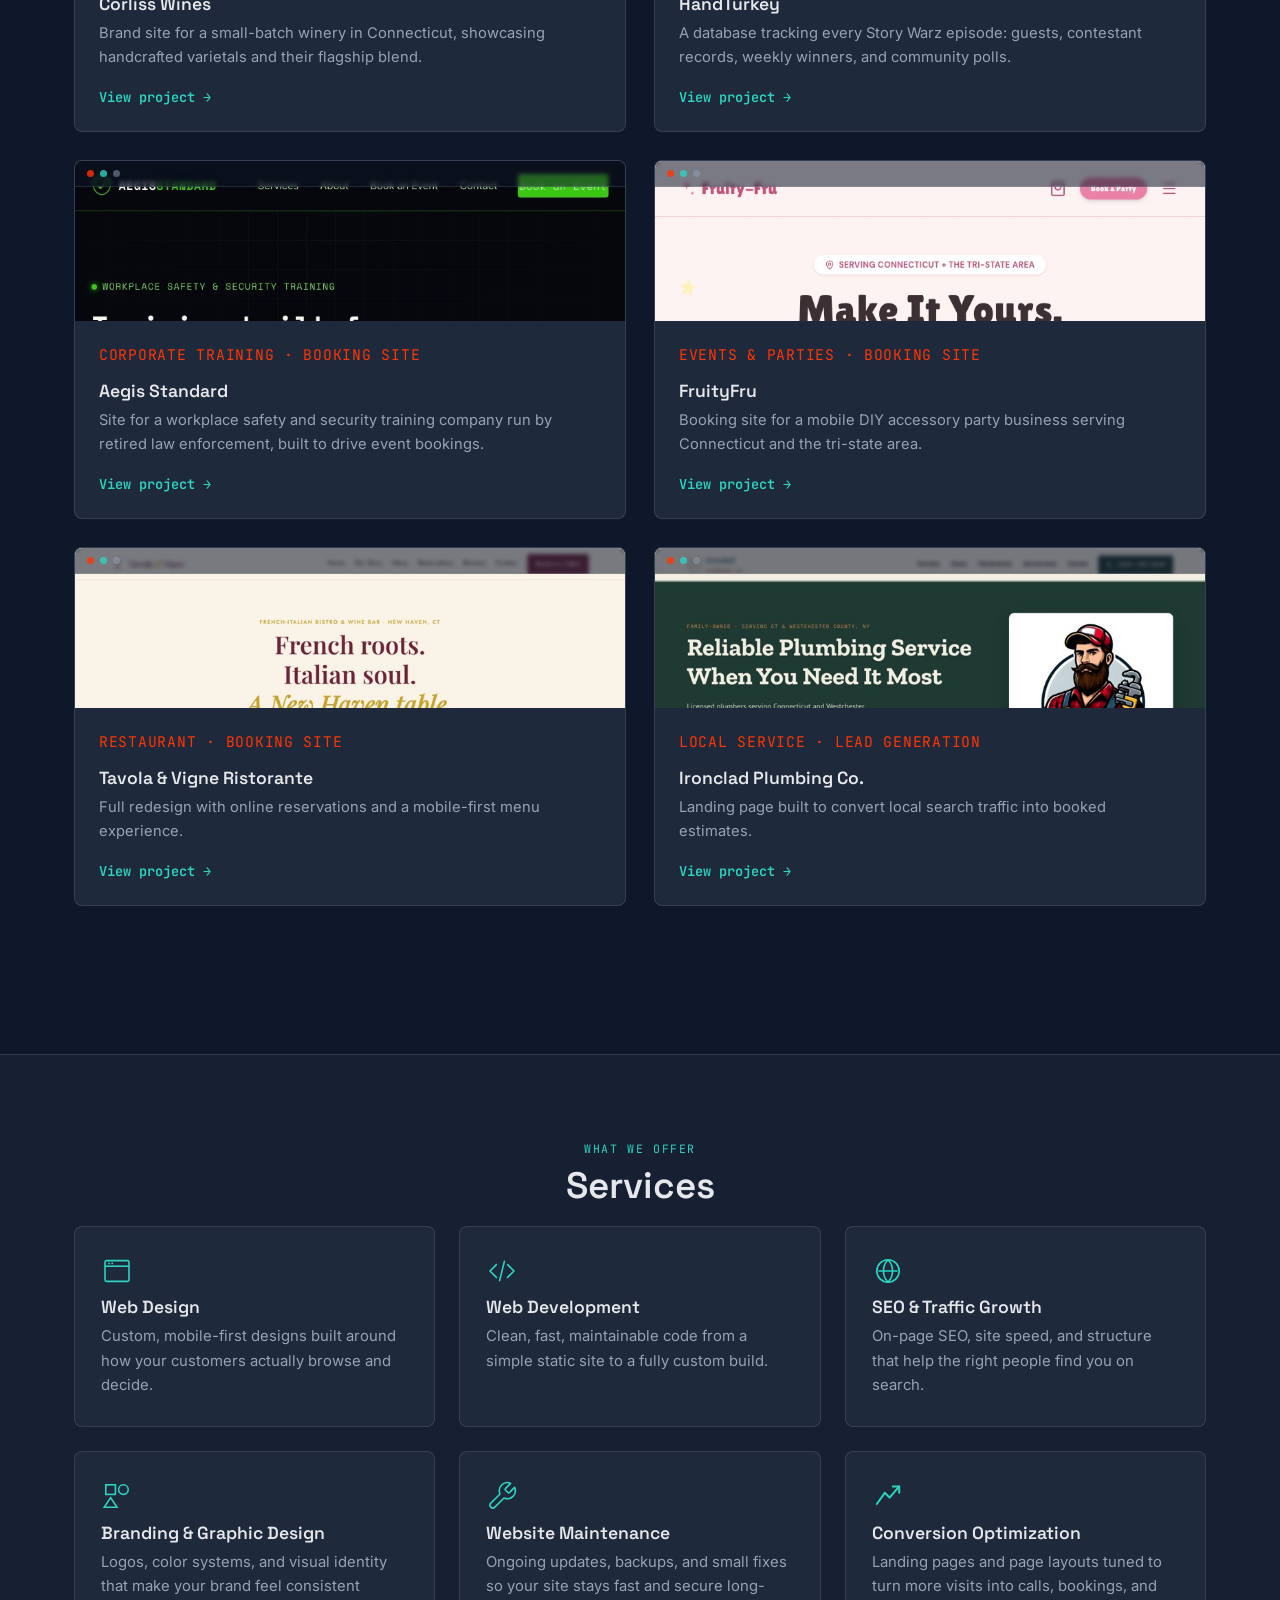
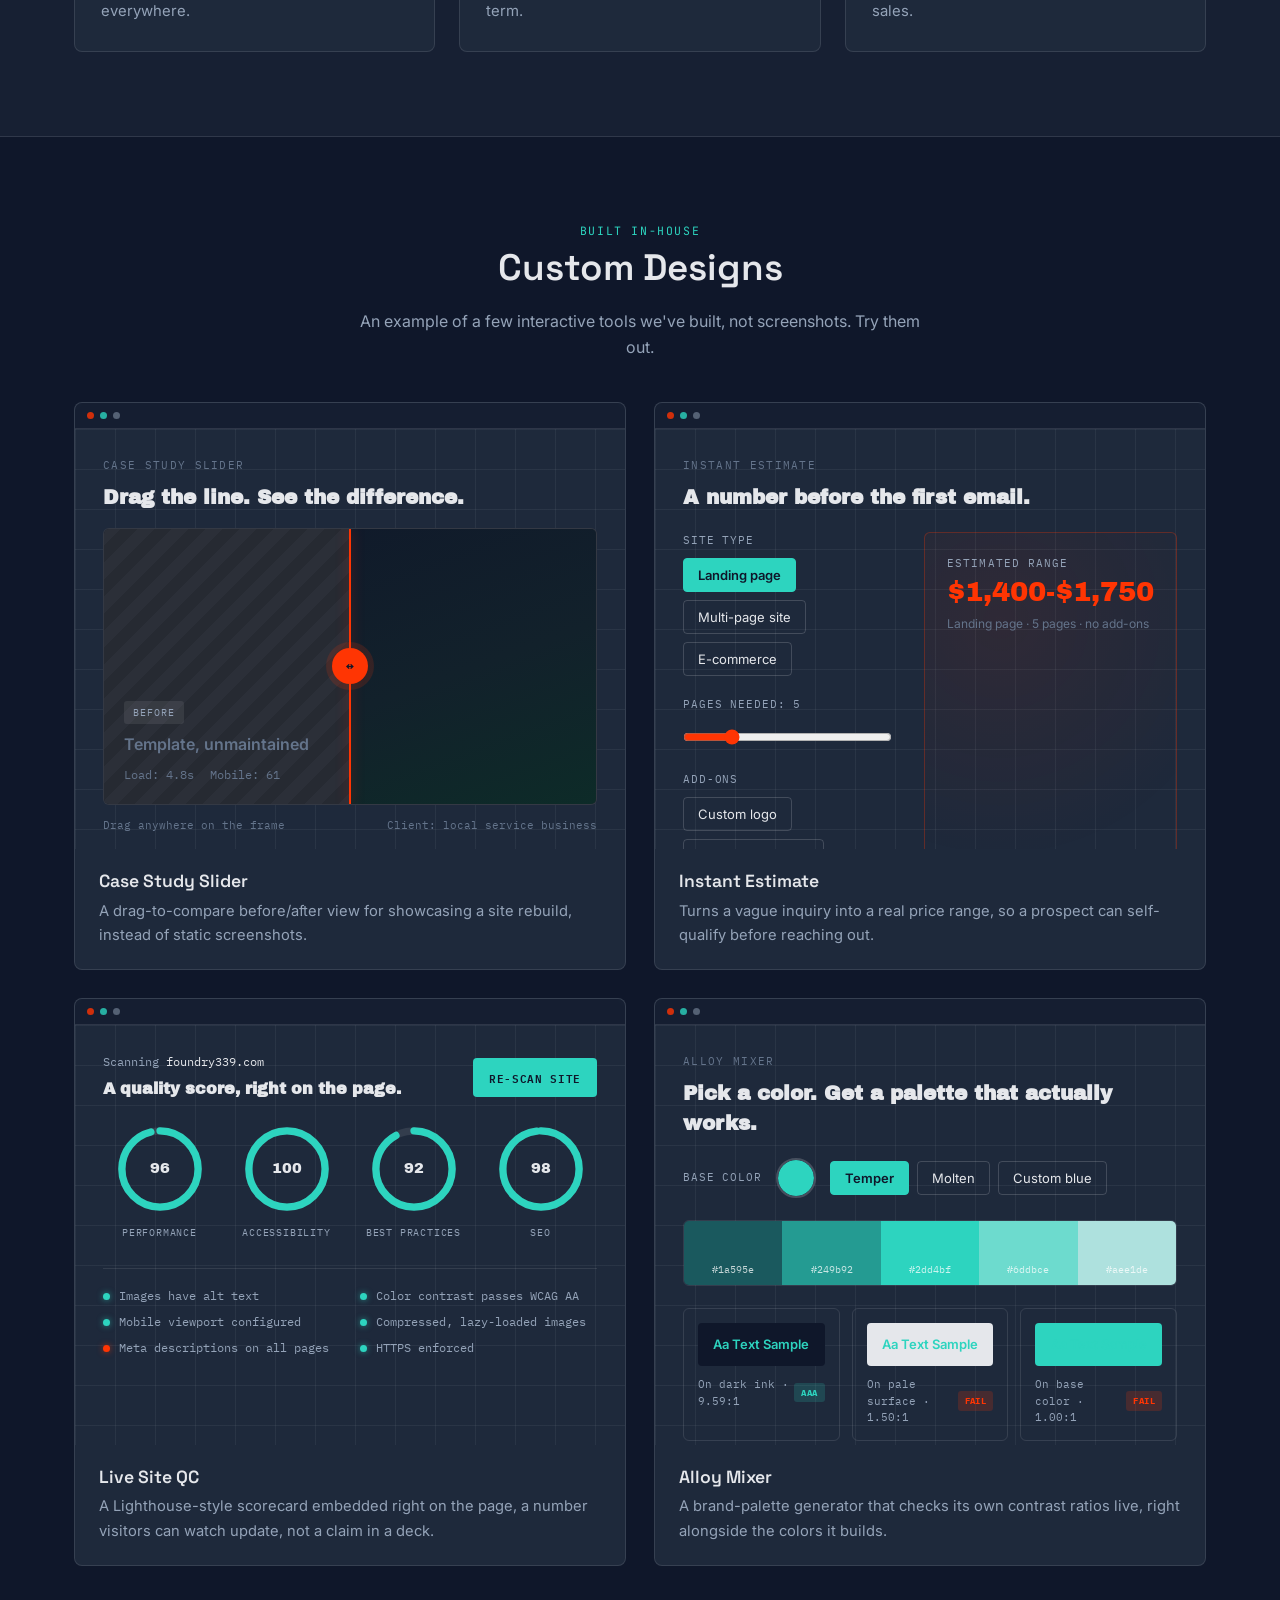
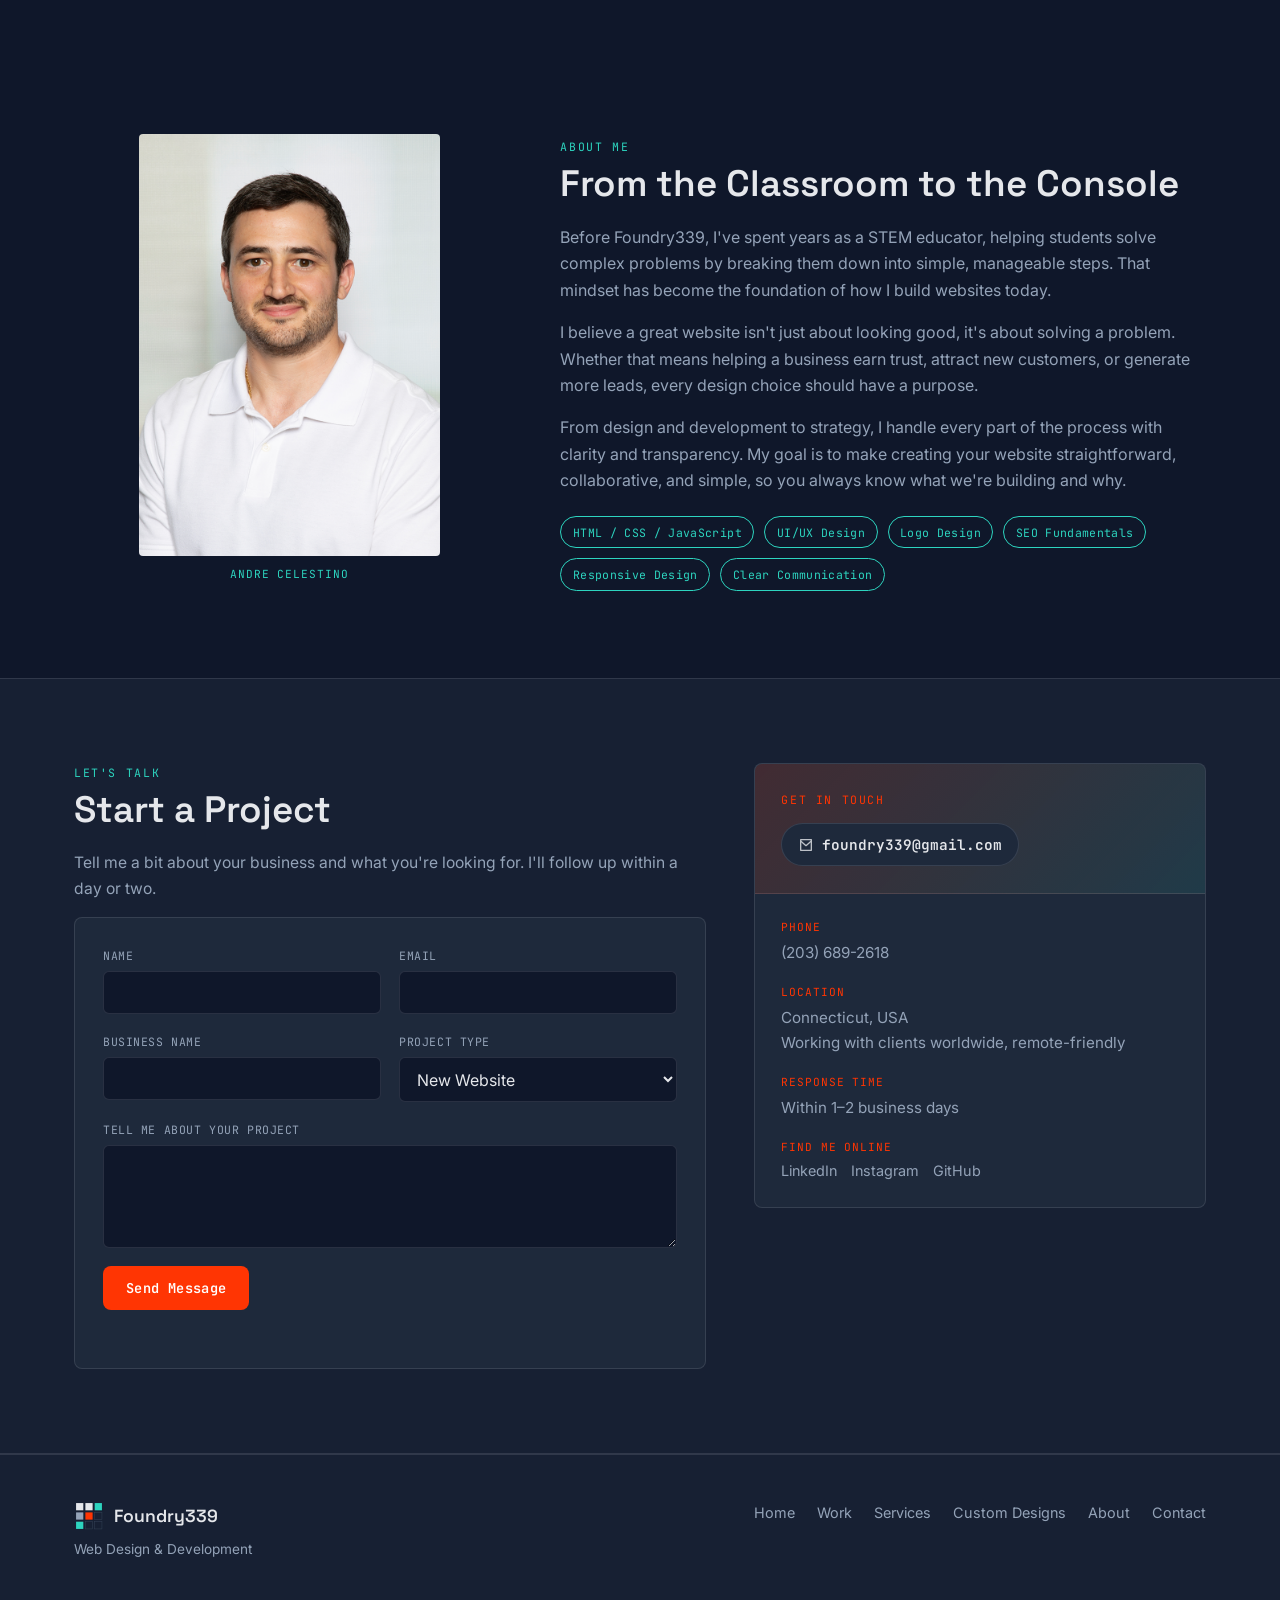
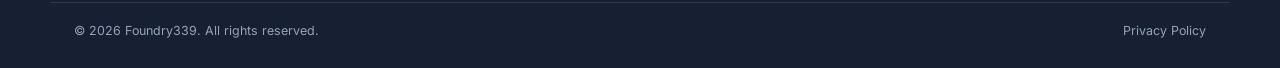
==== commit cbc78200: "Update index.html" ====
--- a/index.html
+++ b/index.html
@@ -20,7 +20,7 @@
 <meta name="twitter:description" content="Foundry339 designs and builds websites that turn visitors into customers. Web design, development, branding, and SEO - based in Connecticut, working with clients everywhere.">
 <meta name="twitter:image" content="https://foundry339.com/img/og-image.jpg">
 
-<link rel="icon" type="image/svg+xml" href="img/foundry339-logo.svg">
+<link rel="icon" type="image/svg+xml" href="img/favicon.svg">
 <link rel="preconnect" href="https://fonts.googleapis.com">
 <link rel="preconnect" href="https://fonts.gstatic.com" crossorigin>
 <link href="https://fonts.googleapis.com/css2?family=Space+Grotesk:wght@500;600;700&family=Inter:wght@400;500;600&family=JetBrains+Mono:wght@500;600&display=swap" rel="stylesheet">
@@ -87,7 +87,7 @@
       <div class="hero-copy">
         <p class="eyebrow">Web Design &amp; Development</p>
         <h1>Websites that turn <span class="text-accent-teal">visitors</span> into <span class="text-accent-orange">customers.</span></h1>
-        <p class="hero-sub">We build fast, clear, responsive websites for small businesses. Design choices are based on your business goals, brand, and style. Our mission is to drive online traffic that converts digital visitors into real customers. The end result is an online presence that finally works as hard as you do.</p>
+        <p class="hero-sub">Building fast, clear, responsive websites for small businesses. Design choices are based on your business goals, brand, and style. The mission is to drive online traffic that converts digital visitors into real customers. The end result is an online presence that finally works as hard as you do.</p>
         <div class="hero-actions">
           <a href="#work" class="btn btn-accent btn-large">View Our Work</a>
           <a href="#contact" class="btn btn-outline btn-large">Start a Project</a>
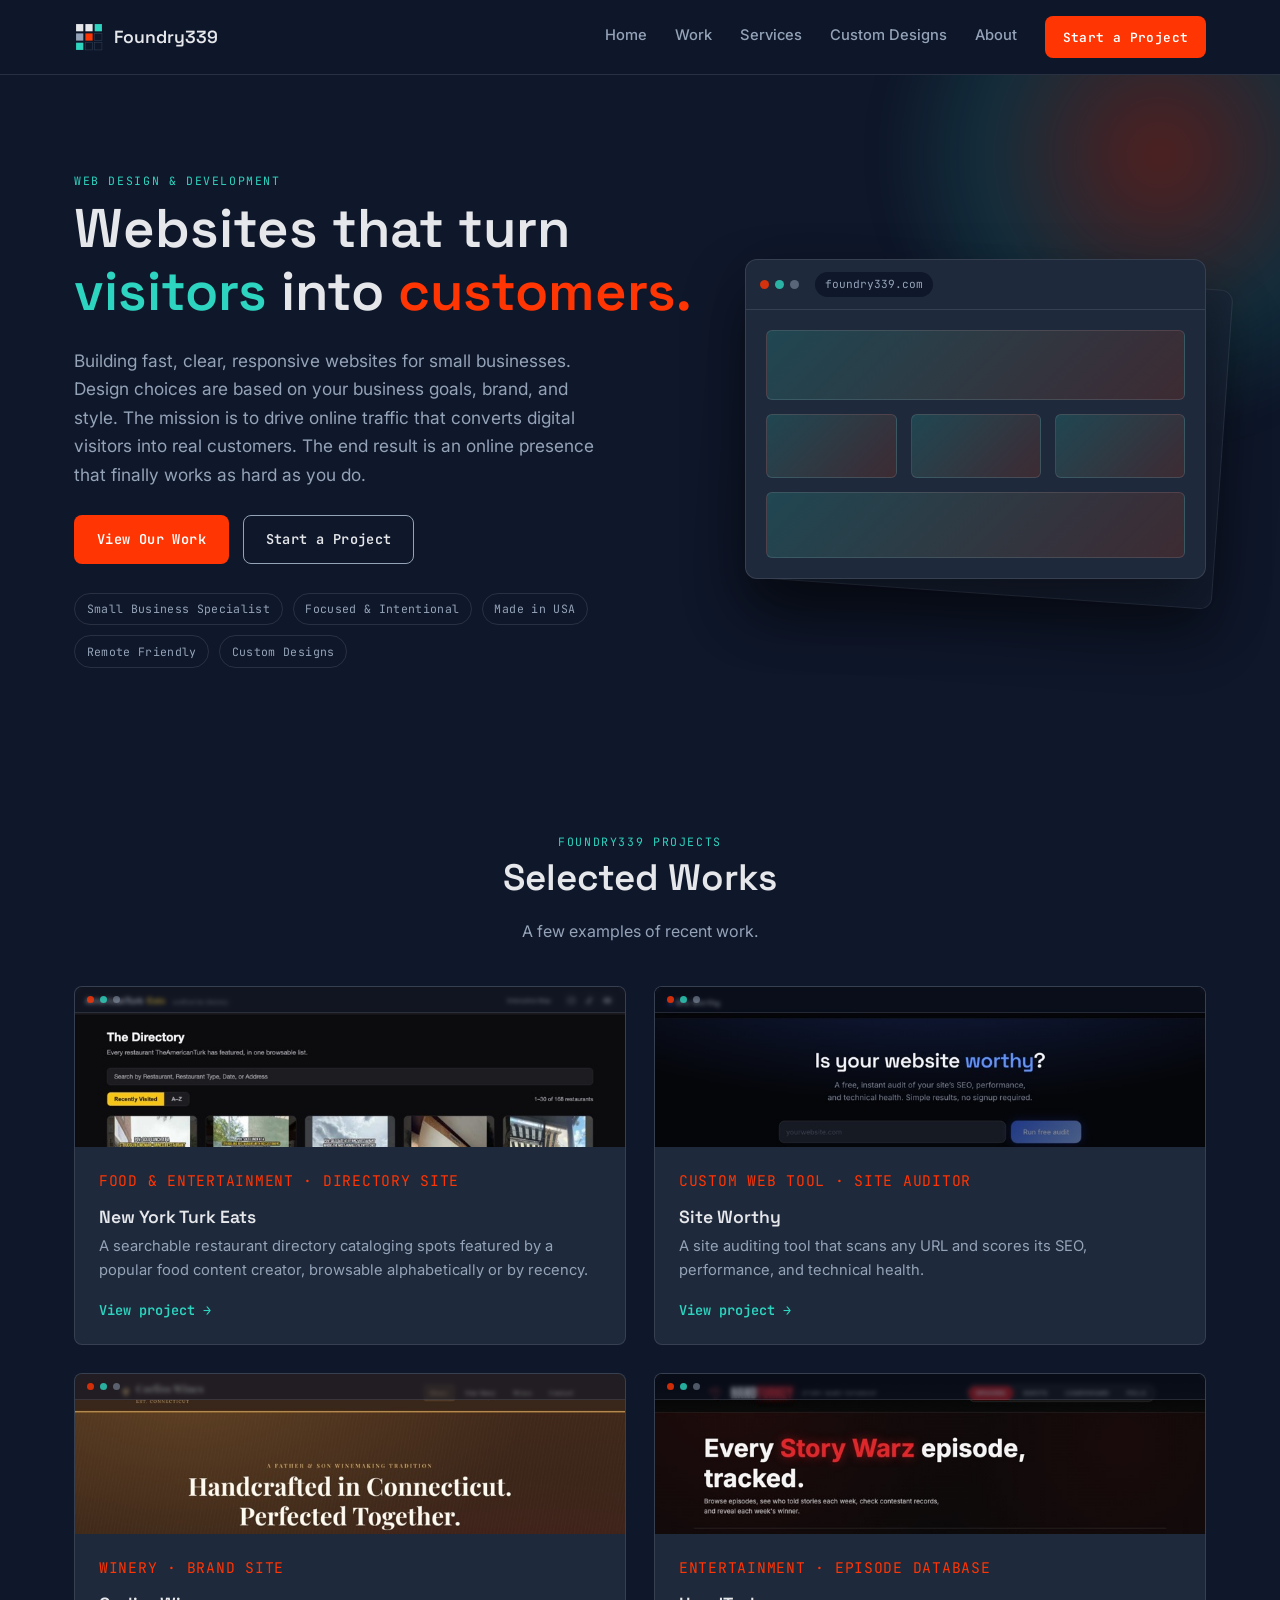
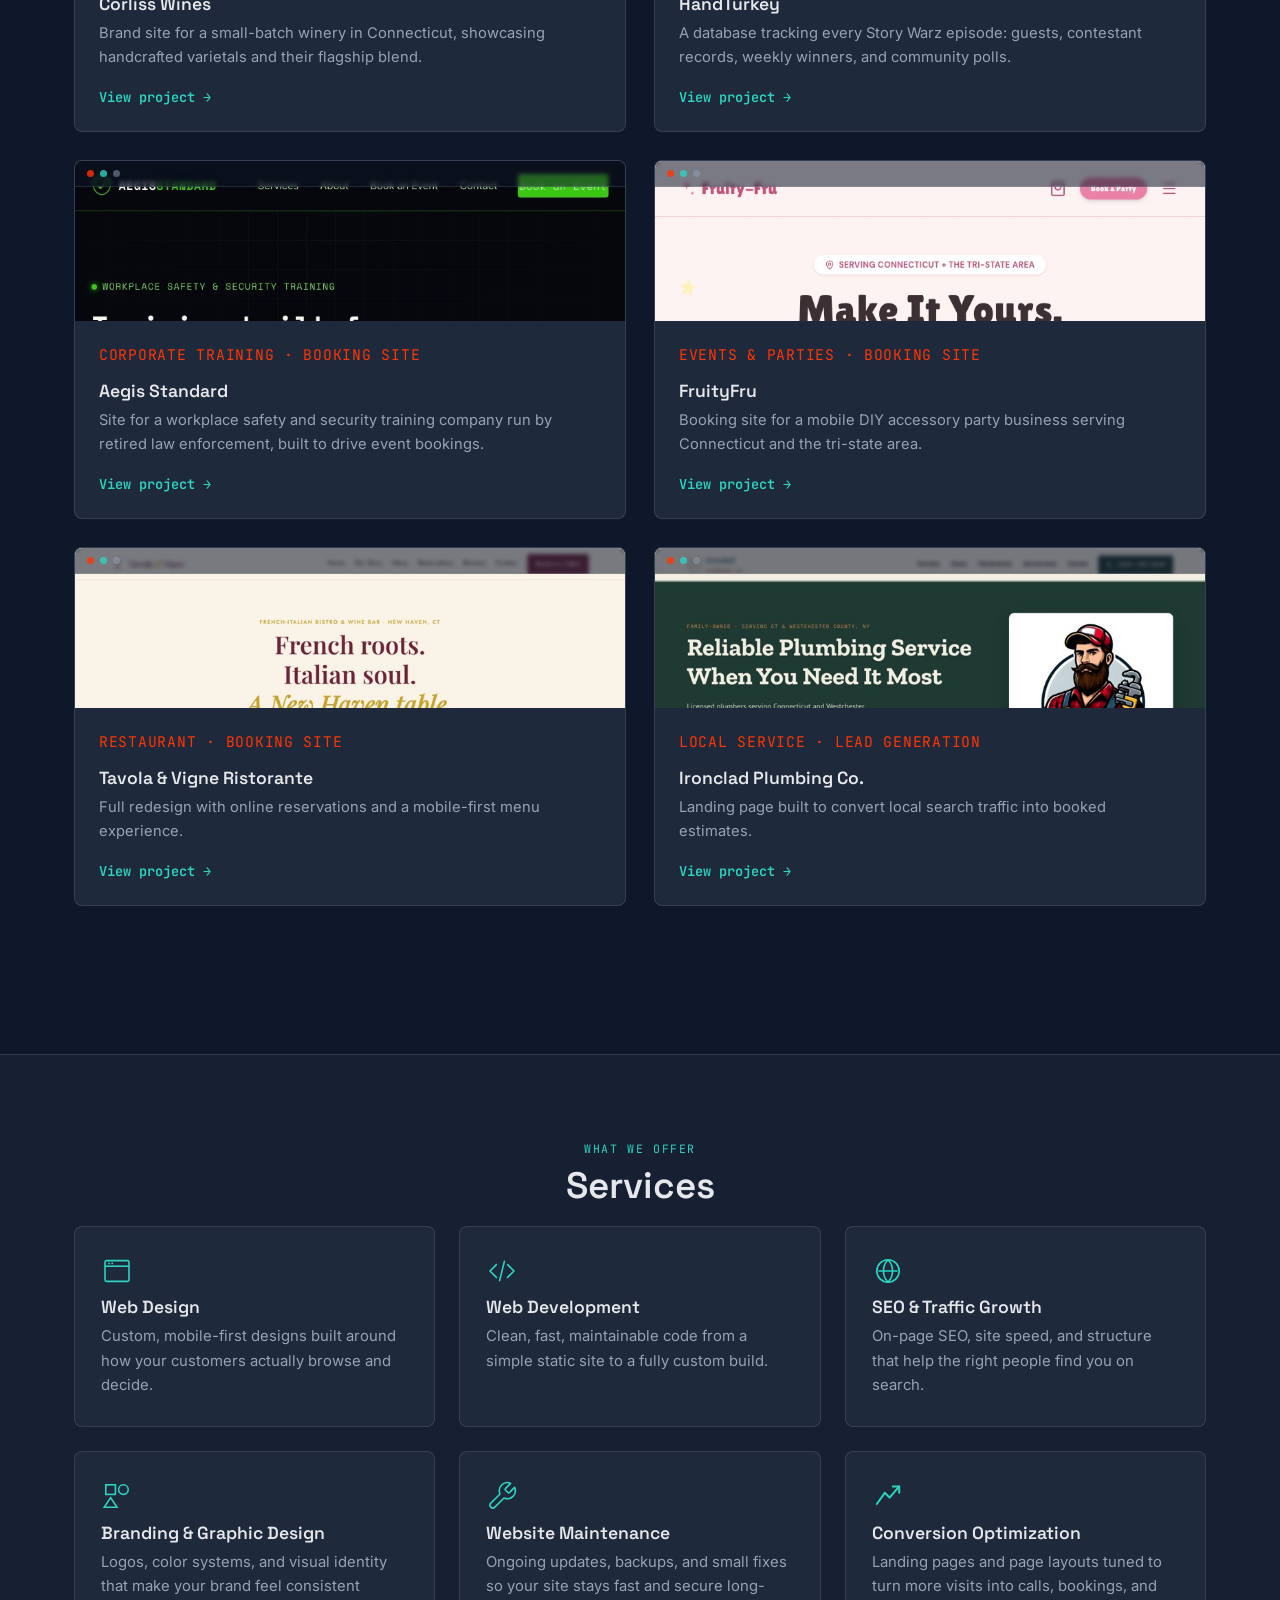
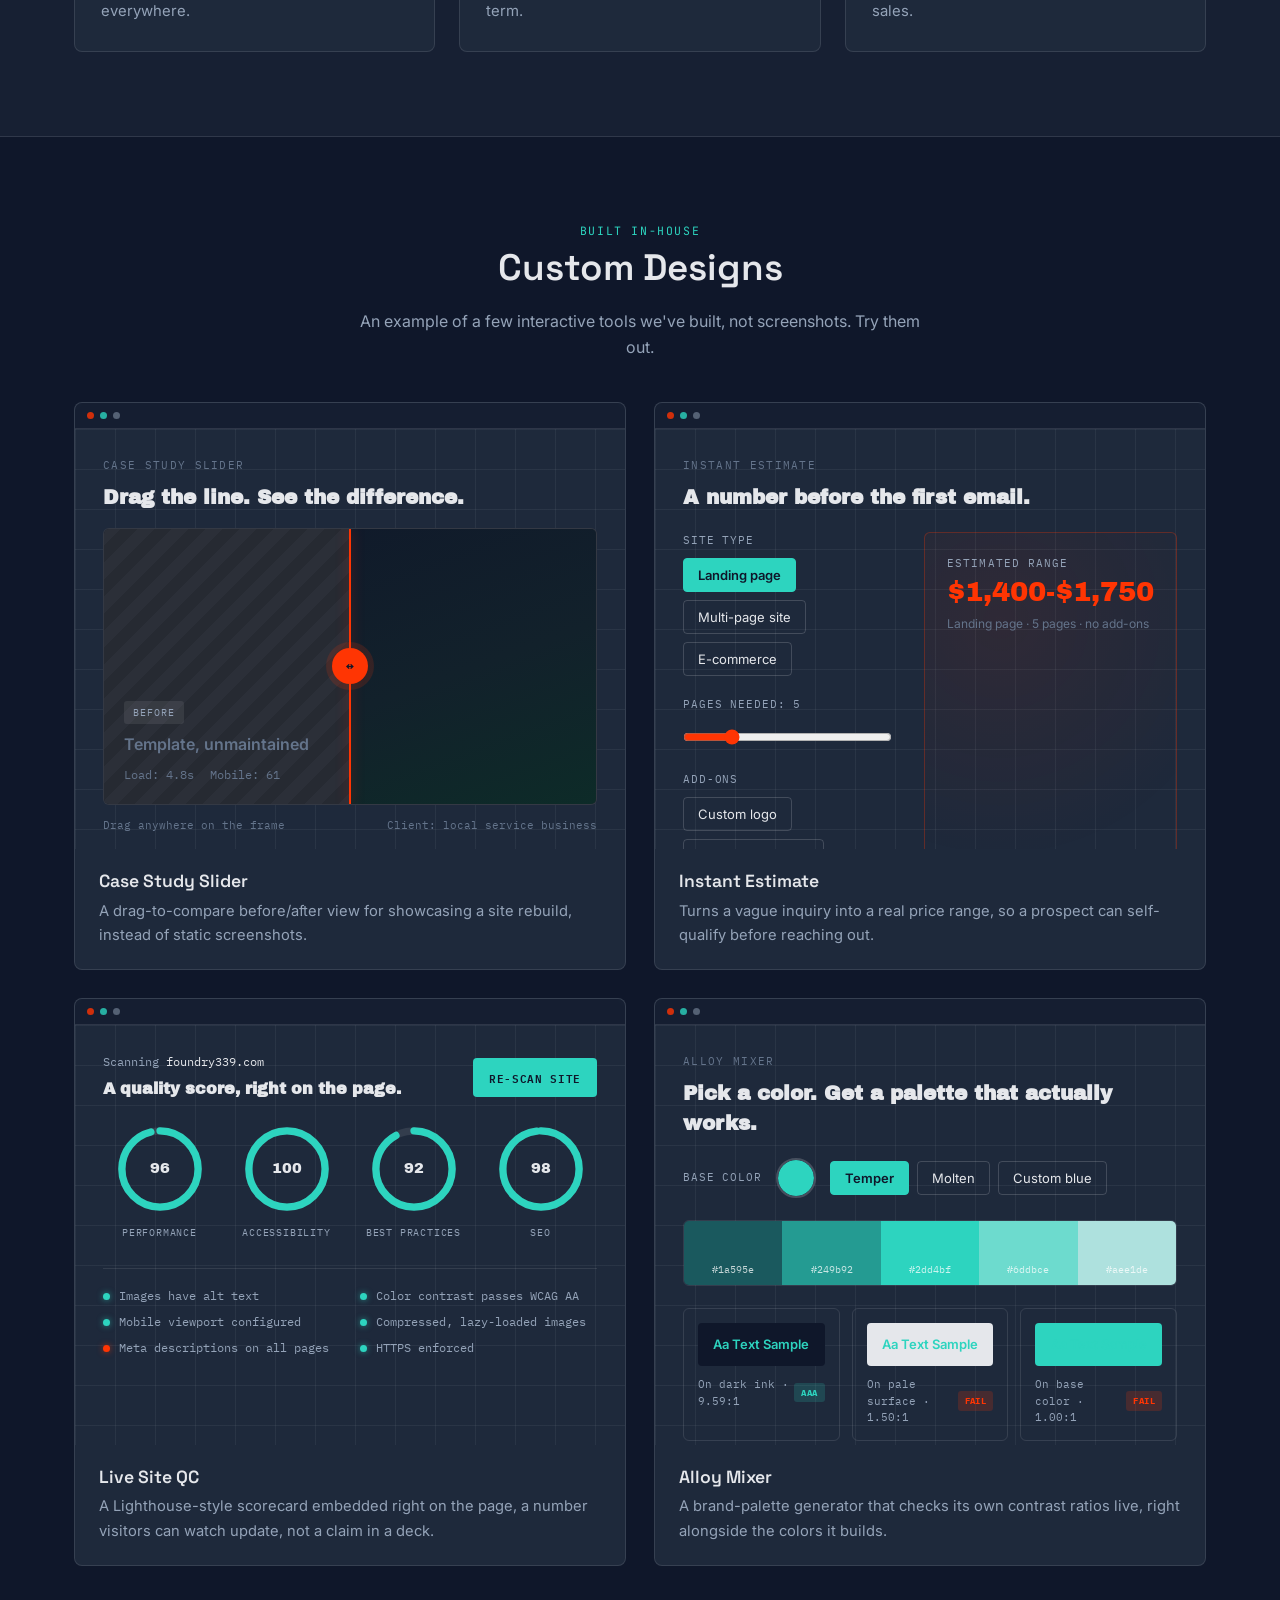
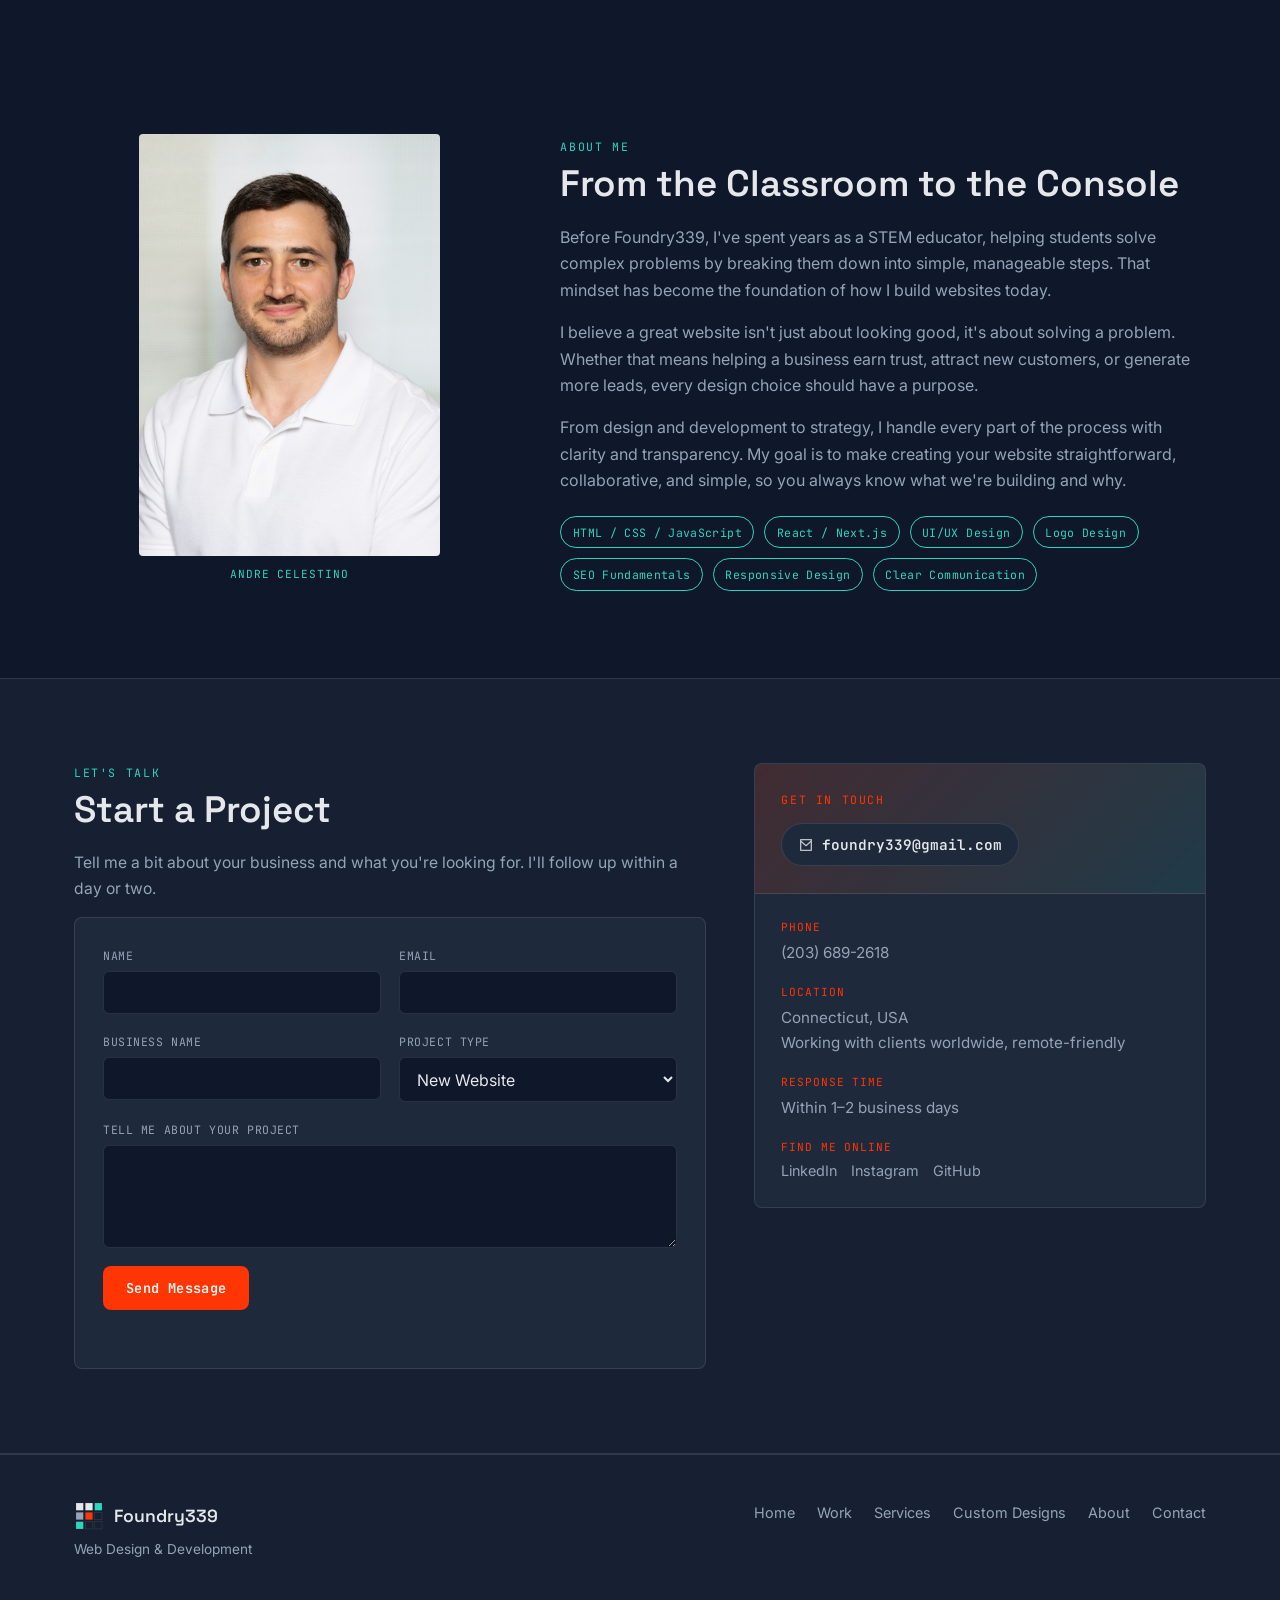
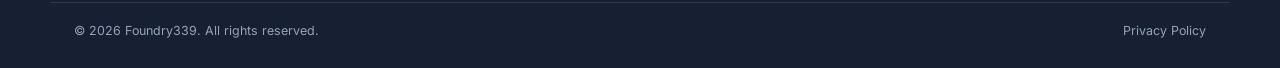
==== commit 0d077e97: "Update index.html" ====
--- a/index.html
+++ b/index.html
@@ -361,6 +361,7 @@
 
         <div class="badge-row">
           <span class="badge">HTML / CSS / JavaScript</span>
+          <span class="badge">React / Next.js</span>
           <span class="badge">UI/UX Design</span>
           <span class="badge">Logo Design</span>
           <span class="badge">SEO Fundamentals</span>
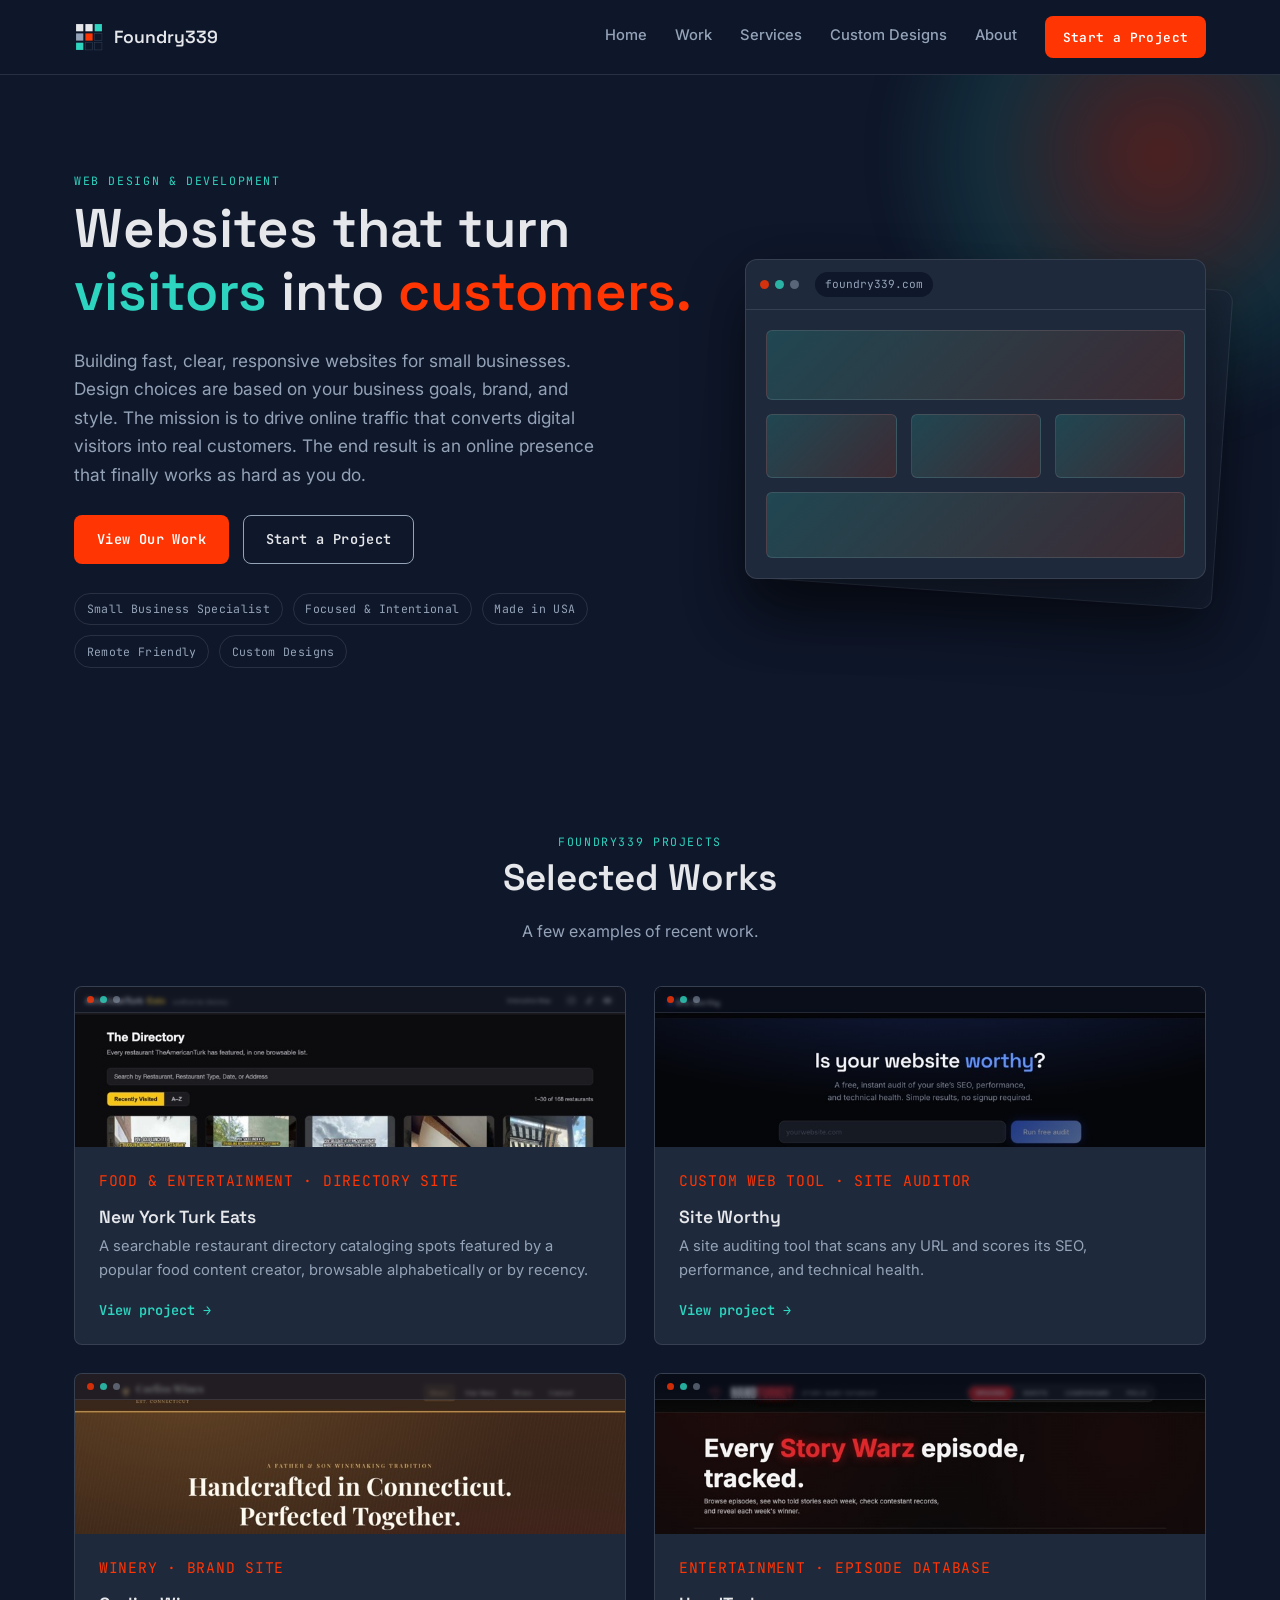
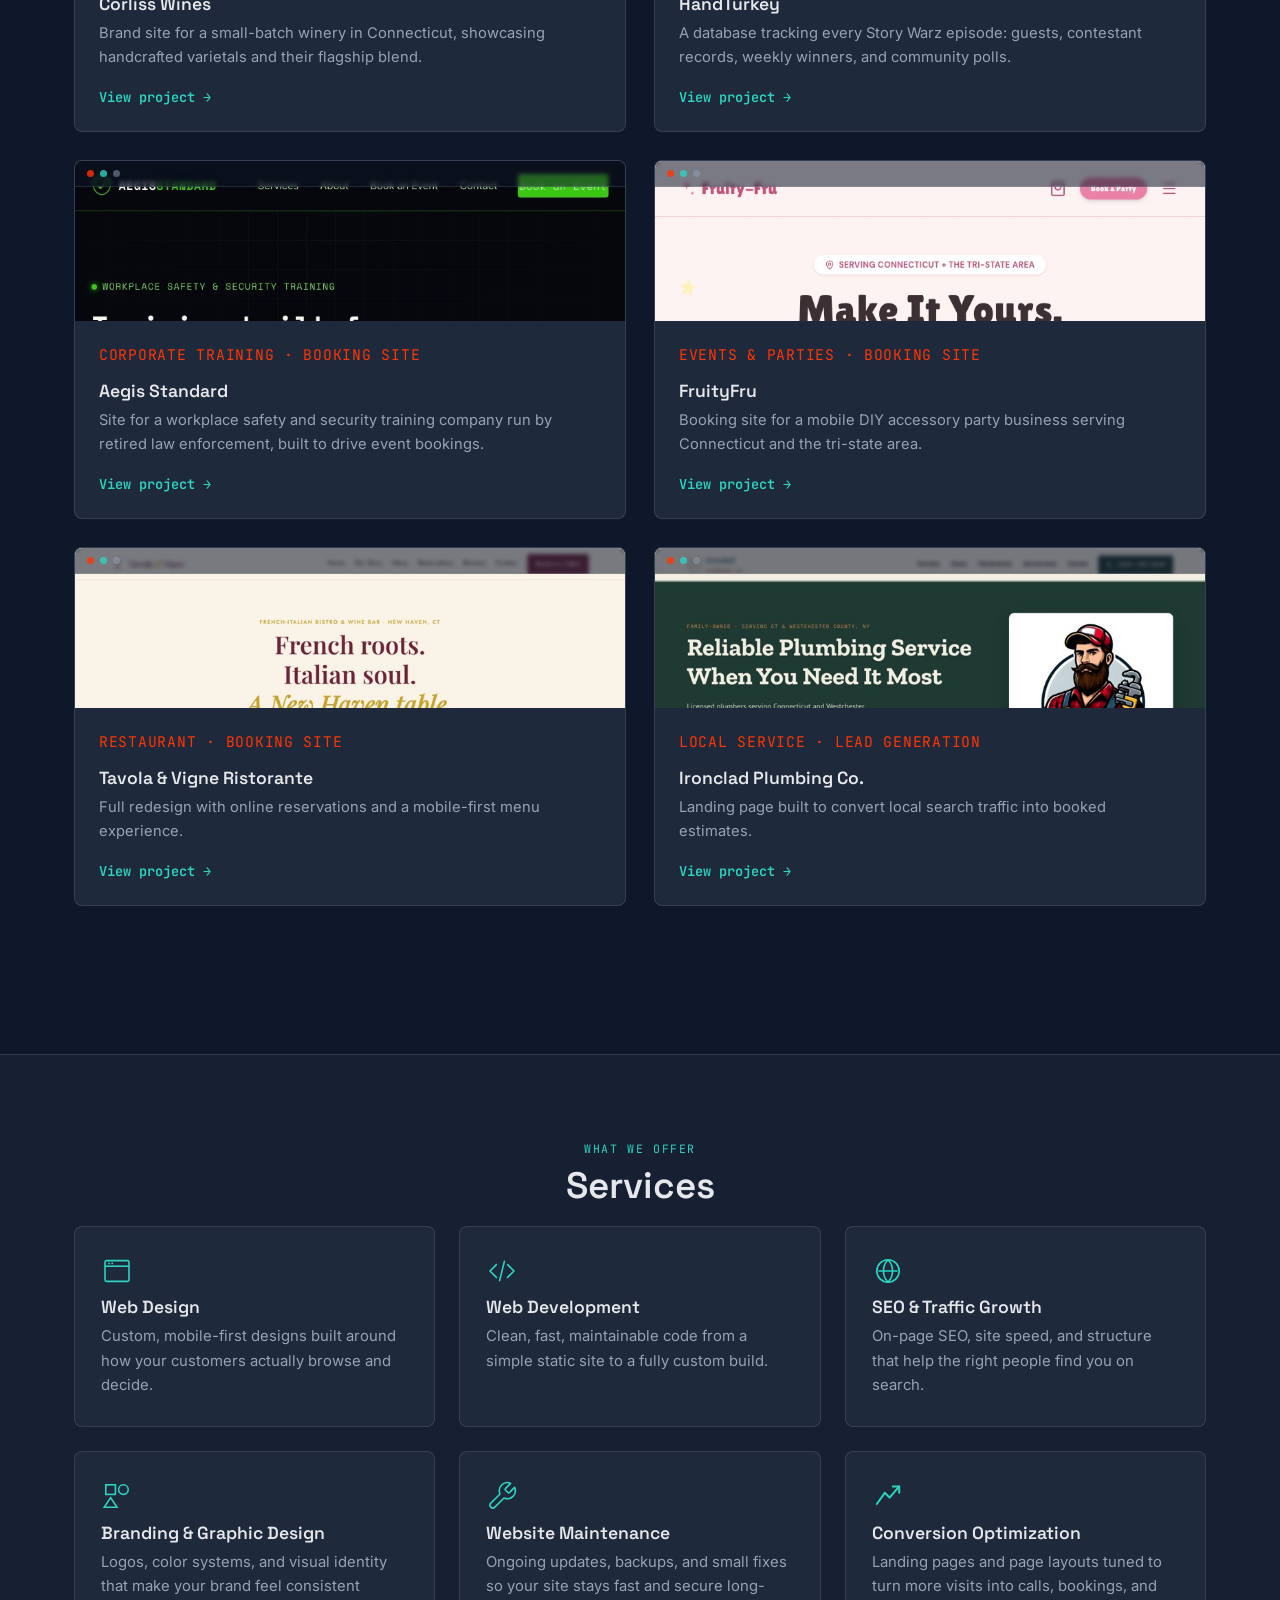
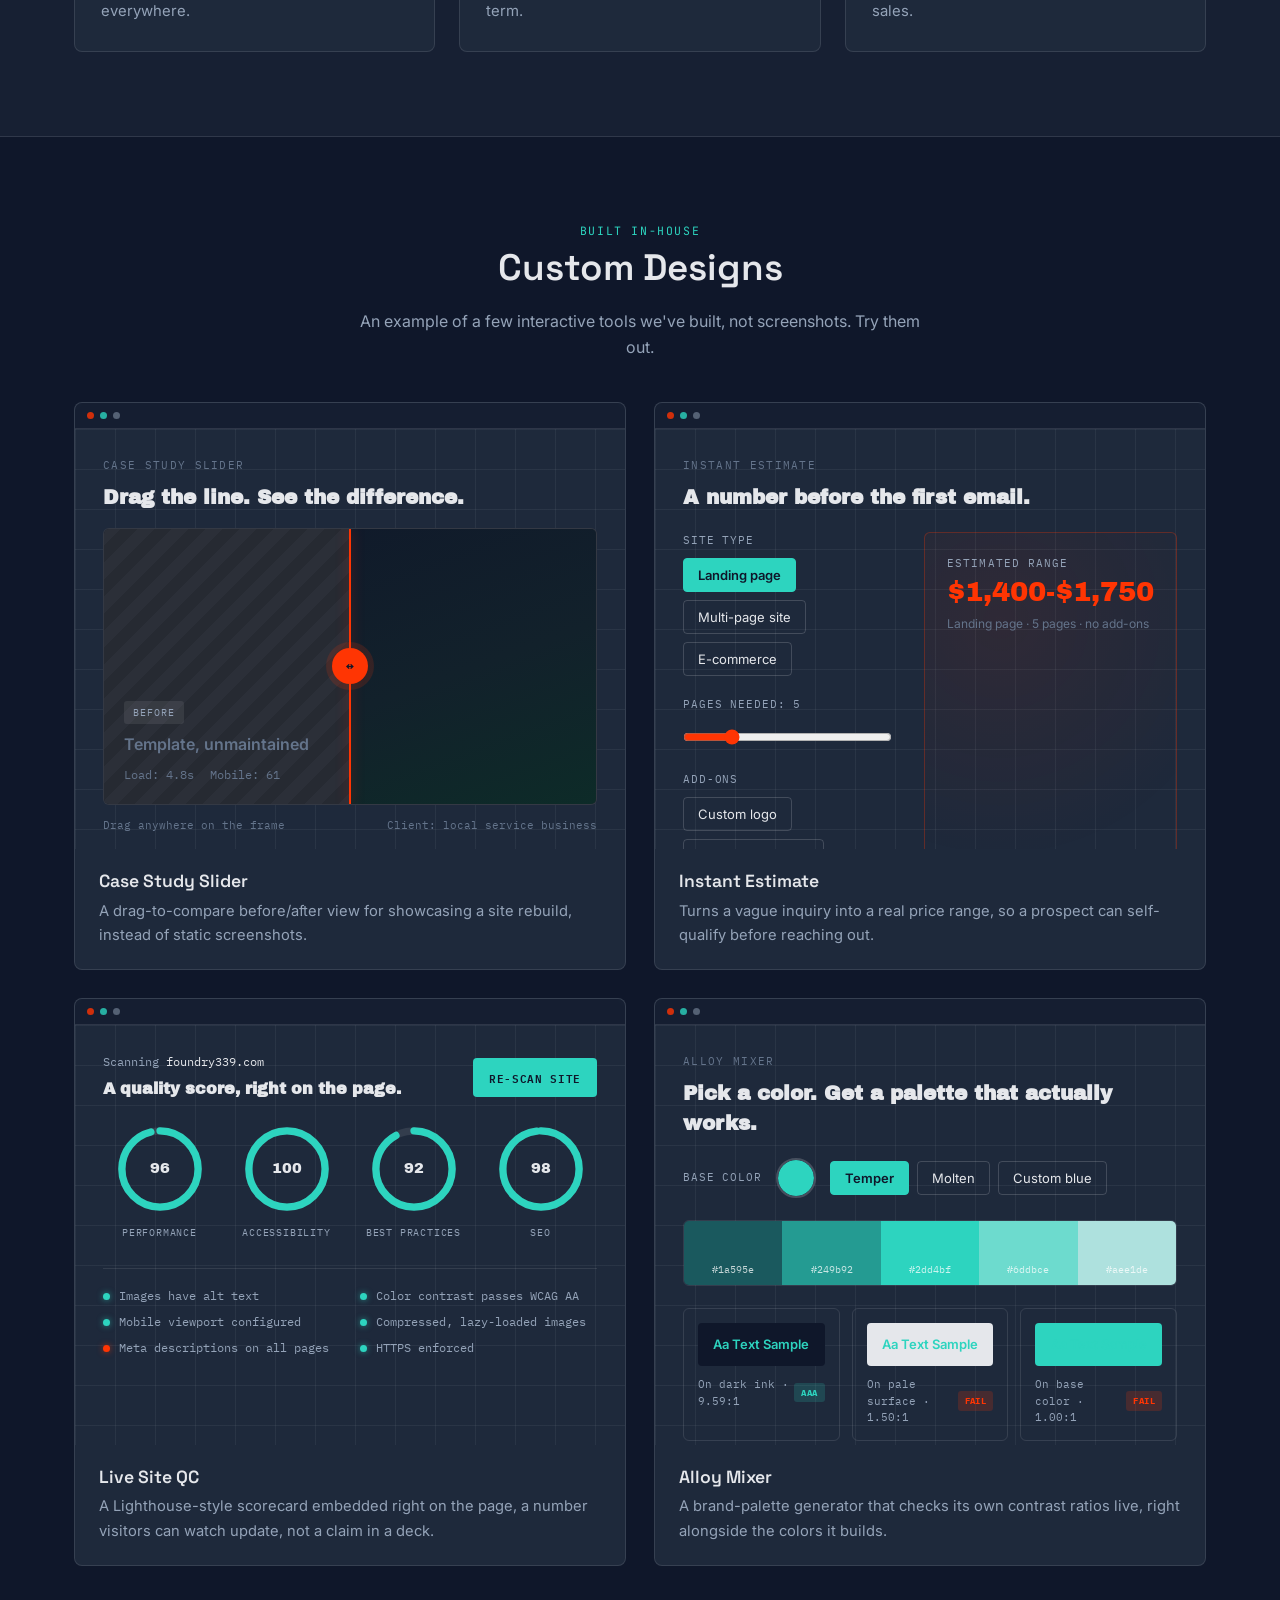
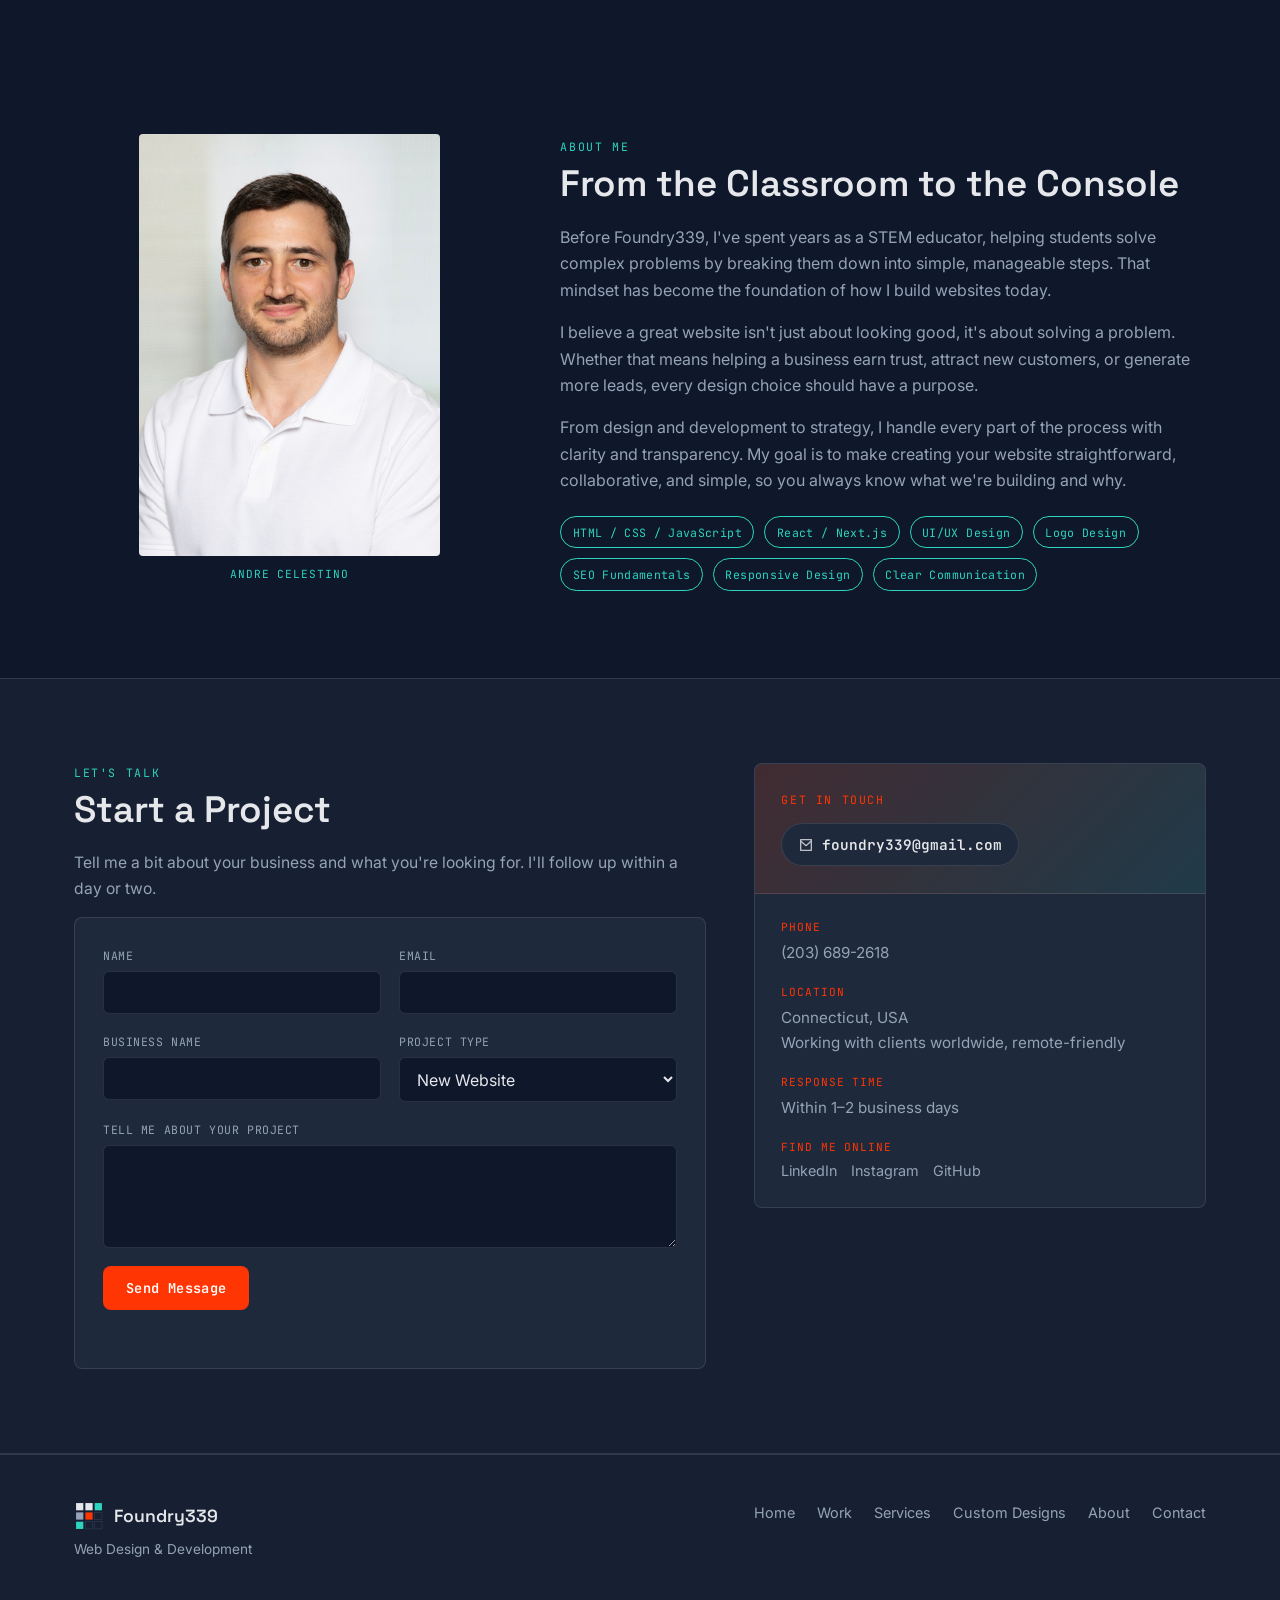
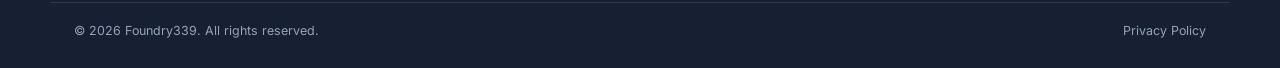
==== commit 418a95a4: "updated headshot" ====
--- a/index.html
+++ b/index.html
@@ -3,14 +3,16 @@
 <head>
 <meta charset="UTF-8">
 <meta name="viewport" content="width=device-width, initial-scale=1.0">
-<title>Foundry339</title>
+<meta name="robots" content="index, follow, max-image-preview:large">
+<title>Foundry339 | Web Design &amp; Development</title>
 <meta name="description" content="Foundry339 designs and builds websites that turn visitors into customers. Web design, development, branding, and SEO - based in Connecticut, working with clients everywhere.">
 
 <meta property="og:type" content="website">
 <meta property="og:site_name" content="Foundry339">
 <meta property="og:title" content="Foundry339 - Websites that turn visitors into customers">
 <meta property="og:description" content="Foundry339 designs and builds websites that turn visitors into customers. Web design, development, branding, and SEO - based in Connecticut, working with clients everywhere.">
-<meta property="og:url" content="https://foundry339.com">
+<meta property="og:url" content="https://foundry339.com/">
+<meta property="og:locale" content="en_US">
 <meta property="og:image" content="https://foundry339.com/img/og-image.jpg">
 <meta property="og:image:width" content="1200">
 <meta property="og:image:height" content="630">
@@ -20,7 +22,12 @@
 <meta name="twitter:description" content="Foundry339 designs and builds websites that turn visitors into customers. Web design, development, branding, and SEO - based in Connecticut, working with clients everywhere.">
 <meta name="twitter:image" content="https://foundry339.com/img/og-image.jpg">
 
-<link rel="icon" type="image/svg+xml" href="img/favicon.svg">
+<link rel="icon" href="/favicon.ico" sizes="48x48">
+<link rel="icon" type="image/svg+xml" href="/img/favicon.svg">
+<link rel="icon" type="image/png" sizes="96x96" href="/img/favicon-96.png">
+<link rel="icon" type="image/png" sizes="192x192" href="/img/favicon-192.png">
+<link rel="apple-touch-icon" href="/img/apple-touch-icon.png">
+<link rel="canonical" href="https://foundry339.com/">
 <link rel="preconnect" href="https://fonts.googleapis.com">
 <link rel="preconnect" href="https://fonts.gstatic.com" crossorigin>
 <link href="https://fonts.googleapis.com/css2?family=Space+Grotesk:wght@500;600;700&family=Inter:wght@400;500;600&family=JetBrains+Mono:wght@500;600&display=swap" rel="stylesheet">
@@ -28,23 +35,57 @@
 <script type="application/ld+json">
 {
   "@context": "https://schema.org",
-  "@type": "ProfessionalService",
-  "name": "Foundry339",
-  "image": "https://foundry339.com/img/og-image.jpg",
-  "url": "https://foundry339.com",
-  "telephone": "+12036892618",
-  "email": "foundry339@gmail.com",
-  "description": "Foundry339 designs and builds websites that turn visitors into customers. Web design, development, branding, and SEO - based in Connecticut, working with clients everywhere.",
-  "address": {
-    "@type": "PostalAddress",
-    "addressRegion": "CT",
-    "addressCountry": "US"
-  },
-  "areaServed": "Worldwide",
-  "sameAs": [
-    "https://www.linkedin.com/in/andre-celestino-69a102426",
-    "https://www.instagram.com/foundry339/",
-    "https://github.com/Foundry339/"
+  "@graph": [
+    {
+      "@type": "WebSite",
+      "@id": "https://foundry339.com/#website",
+      "url": "https://foundry339.com/",
+      "name": "Foundry339",
+      "publisher": { "@id": "https://foundry339.com/#business" }
+    },
+    {
+      "@type": "ProfessionalService",
+      "@id": "https://foundry339.com/#business",
+      "name": "Foundry339",
+      "url": "https://foundry339.com/",
+      "logo": "https://foundry339.com/img/foundry339-logo.svg",
+      "image": "https://foundry339.com/img/og-image.jpg",
+      "telephone": "+12036892618",
+      "email": "foundry339@gmail.com",
+      "description": "Foundry339 designs and builds websites that turn visitors into customers. Web design, development, branding, and SEO - based in Connecticut, working with clients everywhere.",
+      "address": {
+        "@type": "PostalAddress",
+        "addressRegion": "CT",
+        "addressCountry": "US"
+      },
+      "areaServed": [
+        { "@type": "State", "name": "Connecticut" },
+        { "@type": "Country", "name": "United States" }
+      ],
+      "founder": {
+        "@type": "Person",
+        "name": "Andre Celestino",
+        "sameAs": "https://www.linkedin.com/in/andre-celestino-69a102426"
+      },
+      "knowsAbout": ["Web design", "Web development", "Search engine optimization", "Branding", "Conversion optimization"],
+      "hasOfferCatalog": {
+        "@type": "OfferCatalog",
+        "name": "Foundry339 Services",
+        "itemListElement": [
+          { "@type": "Offer", "itemOffered": { "@type": "Service", "name": "Web Design", "description": "Custom, mobile-first website designs built around how customers browse and decide." } },
+          { "@type": "Offer", "itemOffered": { "@type": "Service", "name": "Web Development", "description": "Clean, fast, maintainable code from a simple static site to a fully custom build." } },
+          { "@type": "Offer", "itemOffered": { "@type": "Service", "name": "SEO & Traffic Growth", "description": "On-page SEO, site speed, and structure that help the right people find you on search." } },
+          { "@type": "Offer", "itemOffered": { "@type": "Service", "name": "Branding & Graphic Design", "description": "Logos, color systems, and visual identity that stay consistent everywhere." } },
+          { "@type": "Offer", "itemOffered": { "@type": "Service", "name": "Website Maintenance", "description": "Ongoing updates, backups, and small fixes so your site stays fast and secure." } },
+          { "@type": "Offer", "itemOffered": { "@type": "Service", "name": "Conversion Optimization", "description": "Landing pages and layouts tuned to turn more visits into calls, bookings, and sales." } }
+        ]
+      },
+      "sameAs": [
+        "https://www.linkedin.com/in/andre-celestino-69a102426",
+        "https://www.instagram.com/foundry339/",
+        "https://github.com/Foundry339/"
+      ]
+    }
   ]
 }
 </script>
@@ -133,7 +174,7 @@
 
         <article class="portfolio-card">
           <div class="portfolio-thumb portfolio-thumb-3">
-            <img src="img/portfolio-turkeats.jpg" alt="New York Turk Eats site screenshot" loading="lazy" width="800" height="500">
+            <img src="img/portfolio-turkeats.jpg" alt="Screenshot of the New York Turk Eats website, designed and built by Foundry339" loading="lazy" width="800" height="500">
             <div class="browser-chrome browser-chrome-small"><span></span><span></span><span></span></div>
           </div>
           <div class="portfolio-body">
@@ -146,7 +187,7 @@
 
         <article class="portfolio-card">
           <div class="portfolio-thumb portfolio-thumb-6">
-            <img src="img/portfolio-siteworthy.jpg" alt="Site Worthy site screenshot" loading="lazy" width="800" height="500">
+            <img src="img/portfolio-siteworthy.jpg" alt="Screenshot of the Site Worthy website, designed and built by Foundry339" loading="lazy" width="800" height="500">
             <div class="browser-chrome browser-chrome-small"><span></span><span></span><span></span></div>
           </div>
           <div class="portfolio-body">
@@ -159,7 +200,7 @@
 
         <article class="portfolio-card">
           <div class="portfolio-thumb portfolio-thumb-4">
-            <img src="img/portfolio-corliss.jpg" alt="Corliss Wines site screenshot" loading="lazy" width="800" height="500">
+            <img src="img/portfolio-corliss.jpg" alt="Screenshot of the Corliss Wines website, designed and built by Foundry339" loading="lazy" width="800" height="500">
             <div class="browser-chrome browser-chrome-small"><span></span><span></span><span></span></div>
           </div>
           <div class="portfolio-body">
@@ -172,7 +213,7 @@
 
         <article class="portfolio-card">
           <div class="portfolio-thumb portfolio-thumb-5">
-            <img src="img/portfolio-handturkey.jpg" alt="HandTurkey Story Warz database site screenshot" loading="lazy" width="800" height="500">
+            <img src="img/portfolio-handturkey.jpg" alt="Screenshot of the HandTurkey Story Warz database website, designed and built by Foundry339" loading="lazy" width="800" height="500">
             <div class="browser-chrome browser-chrome-small"><span></span><span></span><span></span></div>
           </div>
           <div class="portfolio-body">
@@ -185,7 +226,7 @@
 
         <article class="portfolio-card">
           <div class="portfolio-thumb portfolio-thumb-7">
-            <img src="img/portfolio-aegisstandard.jpg" alt="Aegis Standard site screenshot" loading="lazy" width="800" height="500">
+            <img src="img/portfolio-aegisstandard.jpg" alt="Screenshot of the Aegis Standard website, designed and built by Foundry339" loading="lazy" width="800" height="500">
             <div class="browser-chrome browser-chrome-small"><span></span><span></span><span></span></div>
           </div>
           <div class="portfolio-body">
@@ -198,7 +239,7 @@
 
         <article class="portfolio-card">
           <div class="portfolio-thumb portfolio-thumb-8">
-            <img src="img/portfolio-fruityfru.jpg" alt="FruityFru site screenshot" loading="lazy" width="800" height="500">
+            <img src="img/portfolio-fruityfru.jpg" alt="Screenshot of the FruityFru website, designed and built by Foundry339" loading="lazy" width="800" height="500">
             <div class="browser-chrome browser-chrome-small"><span></span><span></span><span></span></div>
           </div>
           <div class="portfolio-body">
@@ -211,7 +252,7 @@
 
         <article class="portfolio-card">
           <div class="portfolio-thumb portfolio-thumb-1">
-            <img src="img/portfolio-tavolavigne.jpg" alt="Tavola & Vigne Ristorante site screenshot" loading="lazy" width="800" height="500">
+            <img src="img/portfolio-tavolavigne.jpg" alt="Screenshot of the Tavola & Vigne Ristorante website, designed and built by Foundry339" loading="lazy" width="800" height="500">
             <div class="browser-chrome browser-chrome-small"><span></span><span></span><span></span></div>
           </div>
           <div class="portfolio-body">
@@ -224,7 +265,7 @@
 
         <article class="portfolio-card">
           <div class="portfolio-thumb portfolio-thumb-2">
-            <img src="img/portfolio-ironclad.jpg" alt="Ironclad Plumbing Co. site screenshot" loading="lazy" width="800" height="500">
+            <img src="img/portfolio-ironclad.jpg" alt="Screenshot of the Ironclad Plumbing Co. website, designed and built by Foundry339" loading="lazy" width="800" height="500">
             <div class="browser-chrome browser-chrome-small"><span></span><span></span><span></span></div>
           </div>
           <div class="portfolio-body">
@@ -348,7 +389,7 @@
   <section class="section" id="about">
     <div class="wrap about-grid">
       <div class="about-portrait">
-        <img src="img/founder-headshot.jpeg" alt="Founder of Foundry339" class="portrait-photo" width="1500" height="2100">
+        <img src="img/founder-headshot.jpeg" alt="Andre Celestino, founder of Foundry339" class="portrait-photo" loading="lazy" decoding="async" width="800" height="1120">
         <p class="portrait-caption">Andre Celestino</p>
       </div>
 
